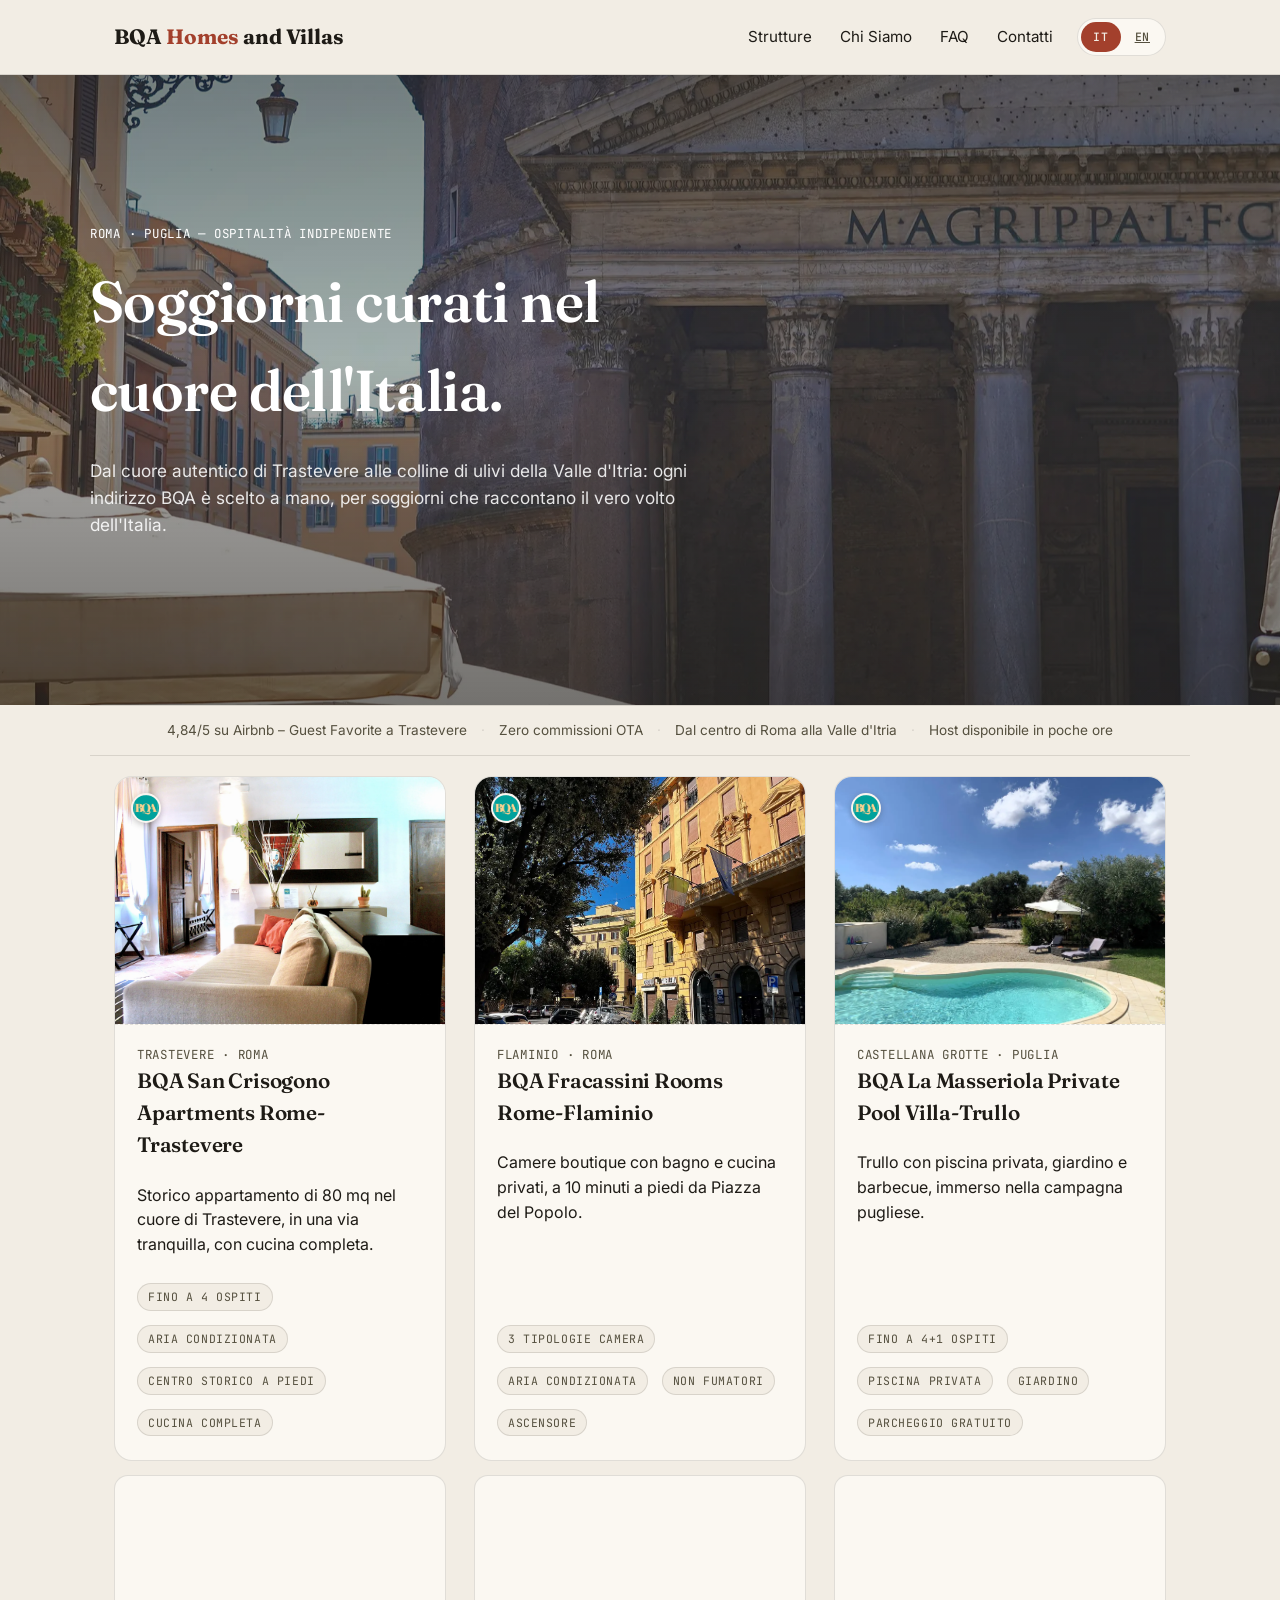
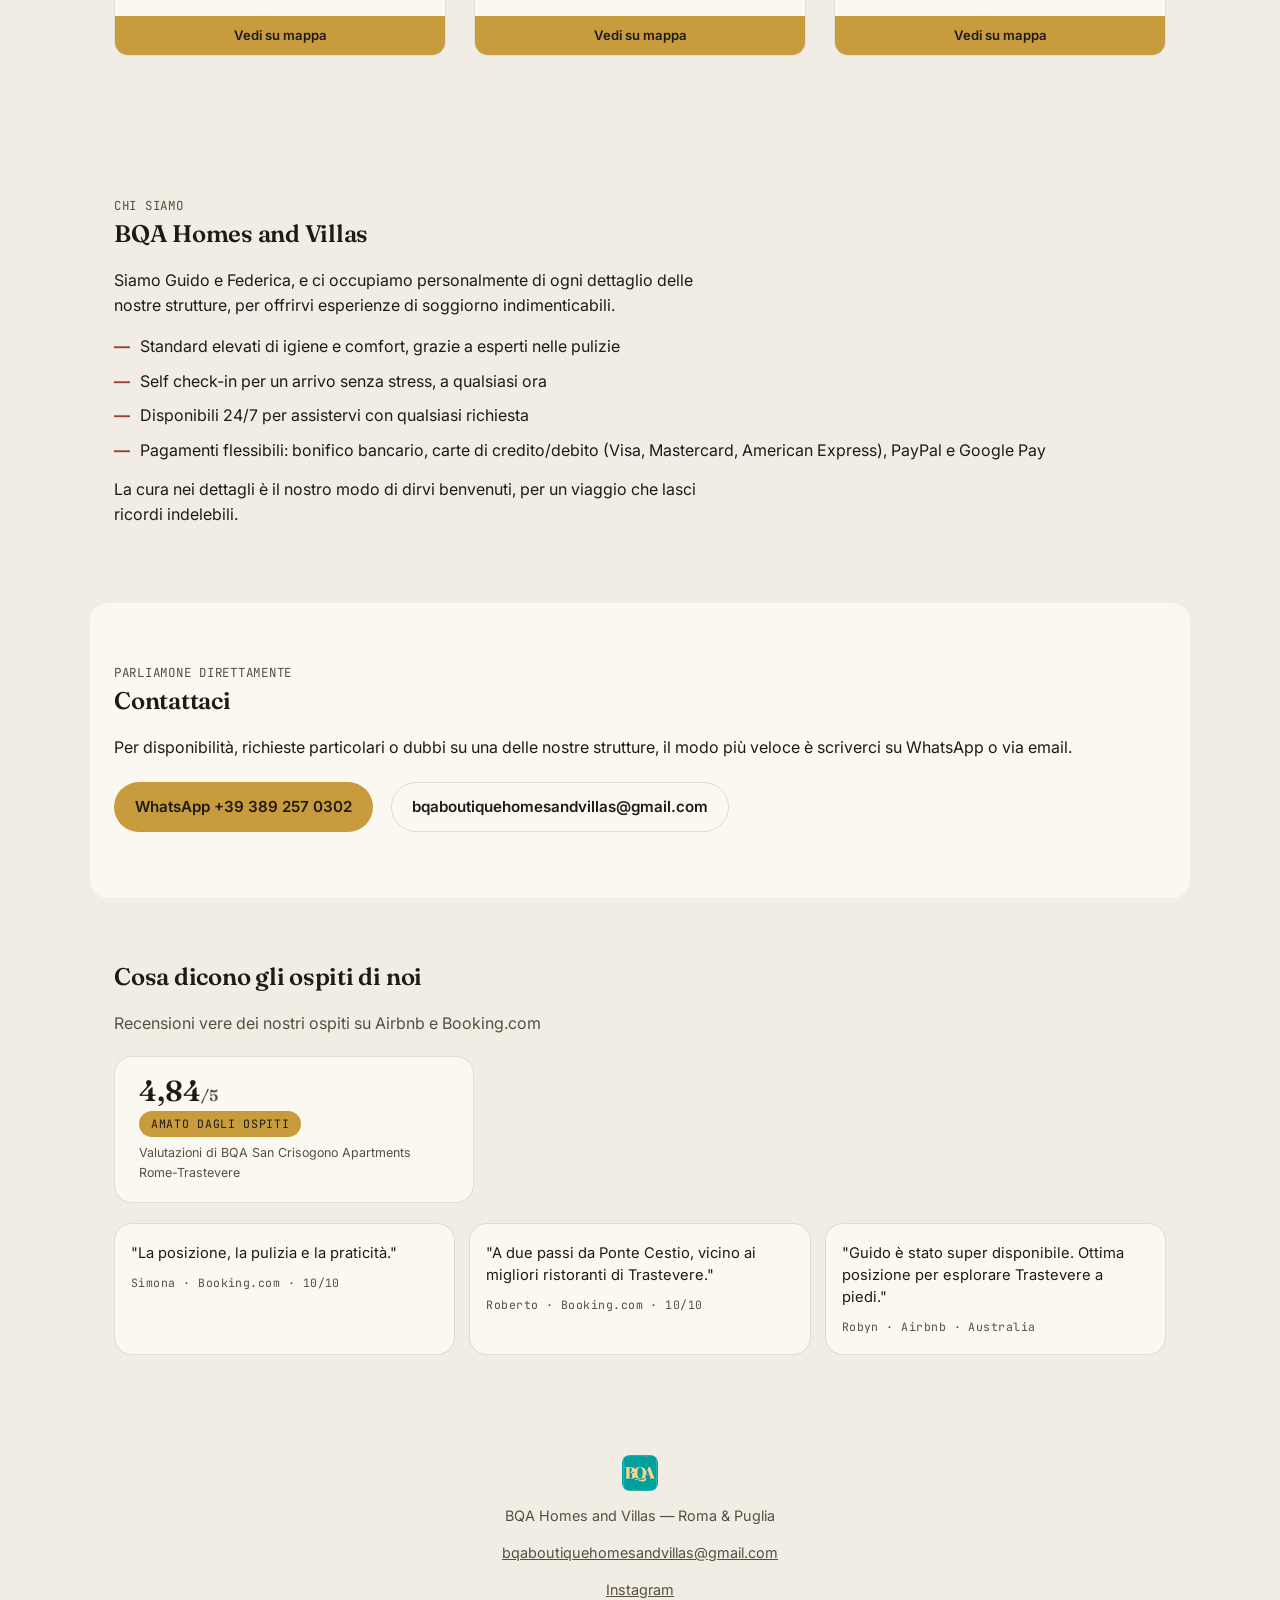
==== index.html @ 6a070a38 "Dati strutturati: JSON-LD WebSite in home IT ed EN - Aggiunto il blocco WebSite (name, url, inLangua" ====
<!DOCTYPE html>
<html lang="it" data-static-lang="it">
<head>
<meta charset="UTF-8">
<meta name="viewport" content="width=device-width, initial-scale=1.0">
<title>BQA Homes and Villas — Appartamenti a Roma, Ville in Puglia</title>
<meta name="description" id="meta-description" content="BQA Homes and Villas: soggiorni boutique nel cuore di Roma (Trastevere, Flaminio) e nella campagna pugliese di Castellana Grotte. Prenota direttamente con noi.">
<meta property="og:type" content="website">
<meta property="og:title" content="BQA Homes and Villas — Appartamenti a Roma, Ville in Puglia">
<meta property="og:description" content="BQA Homes and Villas: soggiorni boutique nel cuore di Roma (Trastevere, Flaminio) e nella campagna pugliese di Castellana Grotte. Prenota direttamente con noi.">
<meta property="og:image" content="https://bqahomesandvillas.com/images/Trastevere/salone1.jpg">
<meta property="og:url" content="https://bqahomesandvillas.com/">
<link rel="canonical" href="https://bqahomesandvillas.com/">
<meta property="og:locale" content="it_IT">
<meta name="twitter:card" content="summary_large_image">
<meta name="twitter:title" content="BQA Homes and Villas — Appartamenti a Roma, Ville in Puglia">
<meta name="twitter:description" content="BQA Homes and Villas: soggiorni boutique nel cuore di Roma (Trastevere, Flaminio) e nella campagna pugliese di Castellana Grotte. Prenota direttamente con noi.">
<meta name="twitter:image" content="https://bqahomesandvillas.com/images/Trastevere/salone1.jpg">
<link rel="alternate" hreflang="it" href="https://bqahomesandvillas.com/">
<link rel="alternate" hreflang="en" href="https://bqahomesandvillas.com/en/">
<link rel="alternate" hreflang="x-default" href="https://bqahomesandvillas.com/">
<link rel="icon" href="/favicon.ico" sizes="48x48">
<link rel="icon" type="image/png" href="/images/icon-192.png" sizes="192x192">
<link rel="apple-touch-icon" href="/images/apple-touch-icon.png">
<link rel="stylesheet" href="styles.css">
<script type="application/ld+json">
{
  "@context": "https://schema.org",
  "@type": "Organization",
  "name": "BQA Homes and Villas",
  "url": "https://bqahomesandvillas.com/",
  "logo": "https://bqahomesandvillas.com/images/icon-512.png",
  "sameAs": [
    "https://www.airbnb.it/h/bqa-san-crisogono-trastevere-roma",
    "https://www.booking.com/hotel/it/bqa-boutique-apartment-in-trastevere.html",
    "https://www.instagram.com/bqahomesandvillas/"
  ]
}
</script>
<script type="application/ld+json">
{
  "@context": "https://schema.org",
  "@type": "WebSite",
  "name": "BQA Homes and Villas",
  "url": "https://bqahomesandvillas.com/",
  "inLanguage": "it"
}
</script>
<!-- TODO: aggiungere qui a "sameAs" Facebook e la scheda Google Business quando esisteranno -->
</head>
<body>

<header class="site-header">
  <nav class="nav">
    <a href="/" class="brand">BQA <span>Homes</span> and Villas</a>
    <div class="nav-right">
      <ul class="nav-links">
        <li><a href="/#strutture">Strutture</a></li>
        <li><a href="/#chi-siamo">Chi Siamo</a></li>
        <li><a href="faq.html">FAQ</a></li>
        <li><a href="/#contatti">Contatti</a></li>
      </ul>
      <div class="lang-switch" role="group" aria-label="Lingua / Language">
        <span class="lang-btn" aria-current="true">IT</span>
        <a class="lang-btn" href="/en/" hreflang="en">EN</a>
      </div>
    </div>
  </nav>
</header>

<section class="hero">
  <div class="hero-bg" aria-hidden="true">
    <div class="hero-bg-slide active"><img src="images/Atmosfera/1.webp" width="1920" height="2880" alt="" loading="eager"></div>
    <div class="hero-bg-slide"><img src="images/Atmosfera/2.webp" width="1920" height="3415" alt="" loading="lazy"></div>
    <div class="hero-bg-slide"><img src="images/Atmosfera/3.webp" width="1920" height="2880" alt="" loading="lazy"></div>
    <div class="hero-bg-slide"><img src="images/Atmosfera/4.webp" width="1920" height="2880" alt="" loading="lazy"></div>
    <div class="hero-bg-slide"><img src="images/Atmosfera/5.webp" width="1920" height="2560" alt="" loading="lazy"></div>
    <div class="hero-bg-slide"><img src="images/Atmosfera/6.webp" width="1920" height="1440" alt="" loading="lazy"></div>
    <div class="hero-bg-slide"><img src="images/Atmosfera/7.webp" width="1920" height="1280" alt="" loading="lazy"></div>
    <div class="hero-bg-slide"><img src="images/Atmosfera/8.webp" width="1920" height="2560" alt="" loading="lazy"></div>
  </div>
  <div class="hero-overlay" aria-hidden="true"></div>
  <div class="hero-content">
    <div class="mono eyebrow">Roma · Puglia — Ospitalità indipendente</div>
    <h1>Soggiorni curati nel cuore dell'Italia.</h1>
    <p class="lede">Dal cuore autentico di Trastevere alle colline di ulivi della Valle d'Itria: ogni indirizzo BQA è scelto a mano, per soggiorni che raccontano il vero volto dell'Italia.</p>
  </div>
</section>

<div class="trust-bar">
  <span>4,84/5 su Airbnb – Guest Favorite a Trastevere</span>
  <span class="trust-sep" aria-hidden="true">·</span>
  <span>Zero commissioni OTA</span>
  <span class="trust-sep" aria-hidden="true">·</span>
  <span>Dal centro di Roma alla Valle d'Itria</span>
  <span class="trust-sep" aria-hidden="true">·</span>
  <span>Host disponibile in poche ore</span>
</div>

<section id="strutture" class="tags">

  <div class="tag-wrap fade-in-section">
    <a class="keytag" href="trastevere.html">
      <img class="ring" src="images/LOGO.png" width="500" height="500" alt="BQA" loading="lazy">
      <div class="photo"><picture><source srcset="images/Trastevere/salone1.webp" type="image/webp"><img src="images/Trastevere/salone1.jpg" width="1920" height="1280" alt="BQA San Crisogono Apartments Rome-Trastevere" loading="lazy"></picture></div>
      <div class="body">
        <div class="mono">Trastevere · Roma</div>
        <h3>BQA San Crisogono Apartments Rome-Trastevere</h3>
        <p>Storico appartamento di 80 mq nel cuore di Trastevere, in una via tranquilla, con cucina completa.</p>
        <div class="specs">
          <span>Fino a 4 ospiti</span>
          <span>Aria condizionata</span>
          <span>Centro storico a piedi</span>
          <span>Cucina completa</span>
        </div>
      </div>
    </a>
    <div class="map-card compact">
      <iframe src="https://www.google.com/maps?q=41.8880726,12.4743106&z=16&output=embed" loading="lazy" referrerpolicy="no-referrer-when-downgrade" title="Mappa BQA San Crisogono Apartments Rome-Trastevere"></iframe>
      <a class="map-btn" href="https://www.google.com/maps/place/BQA+San+Crisogono+Apartments+Rome-Trastevere/@41.8880726,12.4717357,17z/data=!4m11!3m10!1s0x132f6107975628ed:0x79af854c231a8281!5m4!1s2026-08-06!2i3!4m1!1i2!8m2!3d41.8880726!4d12.4743106!16s%2Fg%2F11y474mmqk?authuser=1&amp;entry=ttu&amp;g_ep=EgoyMDI2MDcyOS4wIKXMDSoASAFQAw%3D%3D" target="_blank" rel="noopener">Vedi su mappa</a>
    </div>
  </div>

  <div class="tag-wrap fade-in-section">
    <a class="keytag" href="flaminio.html">
      <img class="ring" src="images/LOGO.png" width="500" height="500" alt="BQA" loading="lazy">
      <div class="photo"><picture><source srcset="images/Flaminio/15.webp" type="image/webp"><img src="images/Flaminio/15.JPG" width="975" height="1300" alt="BQA Fracassini Rooms Rome-Flaminio" loading="lazy"></picture></div>
      <div class="body">
        <div class="mono">Flaminio · Roma</div>
        <h3>BQA Fracassini Rooms Rome-Flaminio</h3>
        <p>Camere boutique con bagno e cucina privati, a 10 minuti a piedi da Piazza del Popolo.</p>
        <div class="specs">
          <span>3 tipologie camera</span>
          <span>Aria condizionata</span>
          <span>Non fumatori</span>
          <span>Ascensore</span>
        </div>
      </div>
    </a>
    <div class="map-card compact">
      <iframe src="https://www.google.com/maps?q=41.9234542,12.4691615&z=16&output=embed" loading="lazy" referrerpolicy="no-referrer-when-downgrade" title="Mappa BQA Fracassini Rooms Rome-Flaminio"></iframe>
      <a class="map-btn" href="https://www.google.com/maps/place/BQA+Fracassini+Rooms+Rome-Flaminio/@41.9234542,12.4665866,17z/data=!3m1!4b1!4m9!3m8!1s0x132f6139728bdc01:0xfcf9cb8cf42d84df!5m2!4m1!1i2!8m2!3d41.9234542!4d12.4691615!16s%2Fg%2F11lp60v3zh?hl=it-IT&amp;entry=ttu&amp;g_ep=EgoyMDI2MDcyOS4wIKXMDSoASAFQAw%3D%3D" target="_blank" rel="noopener">Vedi su mappa</a>
    </div>
  </div>

  <div class="tag-wrap fade-in-section">
    <a class="keytag" href="masseriola.html">
      <img class="ring" src="images/LOGO.png" width="500" height="500" alt="BQA" loading="lazy">
      <div class="photo"><picture><source srcset="images/Masseriola/1.webp" type="image/webp"><img src="images/Masseriola/1.jpeg" width="1440" height="1046" alt="BQA La Masseriola Private Pool Villa-Trullo" loading="lazy"></picture></div>
      <div class="body">
        <div class="mono">Castellana Grotte · Puglia</div>
        <h3>BQA La Masseriola Private Pool Villa-Trullo</h3>
        <p>Trullo con piscina privata, giardino e barbecue, immerso nella campagna pugliese.</p>
        <div class="specs">
          <span>Fino a 4+1 ospiti</span>
          <span>Piscina privata</span>
          <span>Giardino</span>
          <span>Parcheggio gratuito</span>
        </div>
      </div>
    </a>
    <div class="map-card compact">
      <iframe src="https://www.google.com/maps?q=40.8542347,17.2063741&z=16&output=embed" loading="lazy" referrerpolicy="no-referrer-when-downgrade" title="Mappa BQA La Masseriola Private Pool Villa-Trullo"></iframe>
      <a class="map-btn" href="https://www.google.com/maps/place/Strada+Comunale+Masseriola,+70013+Castellana+Grotte+BA/@40.8542347,17.2037992,17z/data=!3m1!4b1!4m6!3m5!1s0x1347b40980328535:0xad001b690aec833f!8m2!3d40.8542347!4d17.2063741!16s%2Fg%2F1q6j5svrz?entry=ttu&amp;g_ep=EgoyMDI2MDcyOS4wIKXMDSoASAFQAw%3D%3D" target="_blank" rel="noopener">Vedi su mappa</a>
    </div>
  </div>

</section>

<section class="section fade-in-section" id="chi-siamo">
  <div class="mono">Chi siamo</div>
  <h2>BQA Homes and Villas</h2>
  <p class="lede" style="max-width:60ch;">Siamo Guido e Federica, e ci occupiamo personalmente di ogni dettaglio delle nostre strutture, per offrirvi esperienze di soggiorno indimenticabili.</p>
  <ul class="points">
    <li>Standard elevati di igiene e comfort, grazie a esperti nelle pulizie</li>
    <li>Self check-in per un arrivo senza stress, a qualsiasi ora</li>
    <li>Disponibili 24/7 per assistervi con qualsiasi richiesta</li>
    <li>Pagamenti flessibili: bonifico bancario, carte di credito/debito (Visa, Mastercard, American Express), PayPal e Google Pay</li>
  </ul>
  <p class="lede" style="max-width:60ch; margin-top:14px;">La cura nei dettagli è il nostro modo di dirvi benvenuti, per un viaggio che lasci ricordi indelebili.</p>
</section>

<section id="contatti" class="section alt">
  <div class="mono">Parliamone direttamente</div>
  <h2>Contattaci</h2>
  <p>Per disponibilità, richieste particolari o dubbi su una delle nostre strutture, il modo più veloce è scriverci su WhatsApp o via email.</p>
  <div class="badge-row">
    <a class="btn btn-primary" href="https://wa.me/393892570302" target="_blank" rel="noopener">WhatsApp +39 389 257 0302</a>
    <a class="btn btn-outline" style="border-color:var(--line); color:var(--ink);" href="mailto:bqaboutiquehomesandvillas@gmail.com">bqaboutiquehomesandvillas@gmail.com</a>
  </div>
</section>

<section class="section home-reviews">
  <h2>Cosa dicono gli ospiti di noi</h2>
  <p class="lede">Recensioni vere dei nostri ospiti su Airbnb e Booking.com</p>

  <div class="home-reviews-score">
    <div class="home-reviews-score-value"><span>4,84</span><span class="home-reviews-score-outof">/5</span></div>
    <div class="home-reviews-score-badge">Amato dagli ospiti</div>
    <div class="home-reviews-score-caption">Valutazioni di BQA San Crisogono Apartments Rome-Trastevere</div>
  </div>

  <div class="home-reviews-grid">
    <a class="home-review-card fade-in-section" href="trastevere.html#review-simona">
      <span class="home-review-quote">"La posizione, la pulizia e la praticità."</span>
      <span class="home-review-meta">Simona · Booking.com · 10/10</span>
    </a>
    <a class="home-review-card fade-in-section" href="trastevere.html#review-roberto">
      <span class="home-review-quote">"A due passi da Ponte Cestio, vicino ai migliori ristoranti di Trastevere."</span>
      <span class="home-review-meta">Roberto · Booking.com · 10/10</span>
    </a>
    <a class="home-review-card fade-in-section" href="trastevere.html#review-robyn">
      <span class="home-review-quote">"Guido è stato super disponibile. Ottima posizione per esplorare Trastevere a piedi."</span>
      <span class="home-review-meta">Robyn · Airbnb · Australia</span>
    </a>
  </div>
</section>

<a class="mobile-book-cta" id="mobile-book-cta" href="https://wa.me/393892570302?text=Ciao%2C%20vorrei%20informazioni%20sulle%20vostre%20strutture" target="_blank" rel="noopener">Prenota Diretto</a>

<footer id="site-footer">
  <img class="footer-logo" src="images/LOGO.png" width="500" height="500" alt="BQA Homes and Villas">
  <p>BQA Homes and Villas — Roma & Puglia</p>
  <p><a href="mailto:bqaboutiquehomesandvillas@gmail.com">bqaboutiquehomesandvillas@gmail.com</a></p>
  <p><a href="https://www.instagram.com/bqahomesandvillas/" target="_blank" rel="noopener noreferrer" aria-label="Instagram BQA Homes and Villas">Instagram</a></p>
</footer>

<script src="i18n.js"></script>

</body>
</html>
---- styles.css ----
@import url('https://fonts.googleapis.com/css2?family=Fraunces:opsz,wght@9..144,400;9..144,500;9..144,600;9..144,700&family=Inter:wght@400;500;600&family=JetBrains+Mono:wght@400;500&display=swap');

:root{
  --bg: #F2EDE4;
  --card: #FBF8F2;
  --ink: #1E1B16;
  --ink-soft: #55503f;
  --terracotta: #A3402C;
  --olive: #5C6B3F;
  --ochre: #C89B3C;
  --line: rgba(30,27,22,0.12);
  --radius: 18px;
}

*{ box-sizing: border-box; }
.sr-only{
  position:absolute; width:1px; height:1px; padding:0; margin:-1px;
  overflow:hidden; clip:rect(0,0,0,0); white-space:nowrap; border:0;
}
html{ scroll-behavior: smooth; }
body{
  margin:0;
  background: var(--bg);
  color: var(--ink);
  font-family: 'Inter', sans-serif;
  line-height: 1.55;
}
h1,h2,h3,.display{
  font-family: 'Fraunces', serif;
  font-weight: 600;
  letter-spacing: -0.01em;
  margin: 0 0 .4em;
}
.mono{
  font-family: 'JetBrains Mono', monospace;
  letter-spacing: .06em;
  text-transform: uppercase;
  font-size: .78rem;
  color: var(--ink-soft);
}
a{ color: inherit; }
img,svg,picture{ max-width:100%; height:auto; display:block; }

.wrap{ max-width: 1100px; margin: 0 auto; padding: 0 24px; }

/* ---------- Nav ---------- */
.site-header{
  position: sticky; top:0; z-index: 50;
  background: rgba(242,237,228,0.92);
  backdrop-filter: blur(6px);
  border-bottom: 1px solid var(--line);
}
.nav{ display:flex; align-items:center; justify-content:space-between; gap:18px; flex-wrap:wrap; padding: 18px 24px; max-width:1100px; margin:0 auto; }
.brand{ font-family:'Fraunces',serif; font-weight:700; font-size:1.3rem; text-decoration:none; color:var(--ink); }
.brand span{ color: var(--terracotta); }
.nav-right{ display:flex; align-items:center; gap:24px; flex-wrap:wrap; }
.nav-links{ display:flex; gap:28px; list-style:none; margin:0; padding:0; font-size:.95rem; }
.nav-links a{ text-decoration:none; border-bottom:2px solid transparent; padding-bottom:2px; }
.nav-links a:hover{ border-color: var(--terracotta); }

/* ---------- Language switch ---------- */
.lang-switch{
  display:inline-flex; align-items:center; gap:2px;
  border:1px solid var(--line); border-radius:999px;
  padding:3px; background: var(--card);
}
.lang-btn{
  font-family:'JetBrains Mono', monospace; font-size:.72rem; letter-spacing:.06em;
  text-transform:uppercase; font-weight:500;
  border:none; background:transparent; color: var(--ink-soft);
  padding:6px 12px; border-radius:999px; cursor:pointer;
  transition: background .2s ease, color .2s ease;
}
.lang-btn:hover{ color: var(--ink); }
.lang-btn[aria-pressed="true"], .lang-btn[aria-current="true"]{ background: var(--terracotta); color: var(--bg); }
@media (max-width:600px){
  .lang-btn{ padding:13px 14px; }
}

/* ---------- Hero ---------- */
.hero{ position:relative; overflow:hidden; isolation:isolate; display:flex; align-items:center; min-height:clamp(460px, 70vh, 720px); padding:24px; }
.hero-bg{ position:absolute; inset:0; z-index:0; }
.hero-bg-slide{ position:absolute; inset:0; opacity:0; overflow:hidden; transition:opacity 1.2s ease; }
.hero-bg-slide.active{ opacity:1; }
.hero-bg-slide img{ width:100%; height:100%; object-fit:cover; display:block; transform:scale(1); }
.hero-bg-slide.active img{ animation: hero-kenburns 6s ease-in-out forwards; }
@keyframes hero-kenburns{ from{ transform:scale(1); } to{ transform:scale(1.08); } }
.hero-overlay{ position:absolute; inset:0; z-index:1; background:linear-gradient(180deg, rgba(30,27,22,.55) 0%, rgba(30,27,22,.35) 45%, rgba(30,27,22,.62) 100%); }
.hero-content{ position:relative; z-index:2; max-width:1100px; margin:0 auto; width:100%; }
.hero .eyebrow{ margin-bottom: 14px; color:#fff; }
.hero h1{ font-size: clamp(2.2rem, 5vw, 3.6rem); max-width: 14ch; color:#fff; }
.hero p.lede{ max-width:56ch; color: rgba(255,255,255,.88); font-size:1.08rem; }
.hero--plain{ flex-direction:column; align-items:stretch; gap:12px; min-height:0; max-width:1100px; margin:0 auto; padding:60px 24px 0; }
.hero--plain h1{ color: var(--ink); }
.hero--plain p.lede{ color: var(--ink-soft); max-width:64ch; }
.hero--plain .mono{ color: var(--ink-soft); }
@media (prefers-reduced-motion: reduce){
  .hero-bg-slide{ transition:none; }
  .hero-bg-slide.active img{ animation:none; transform:scale(1); }
}

/* ---------- Key tag cards ---------- */
.tags{
  display:grid;
  grid-template-columns: repeat(auto-fit, minmax(280px,1fr));
  gap: 28px;
  padding: 20px 24px 80px;
  max-width: 1100px; margin:0 auto;
}
.keytag{
  background: var(--card);
  border-radius: var(--radius);
  border:1px solid var(--line);
  overflow:hidden;
  text-decoration:none;
  color: var(--ink);
  display:flex; flex-direction:column;
  flex:1;
  transition: transform .25s ease, box-shadow .25s ease;
  position:relative;
}
.keytag:hover{ transform: translateY(-4px); box-shadow: 0 18px 40px rgba(30,27,22,0.14); }
.keytag .ring{
  position:absolute; top:16px; left:16px;
  width:30px; height:30px; border-radius:50%;
  object-fit:cover; background: var(--bg);
  border: 2px solid rgba(251,248,242,0.9);
  box-shadow: 0 2px 6px rgba(30,27,22,0.25);
  z-index:2;
}
.keytag .photo{ aspect-ratio: 4/3; overflow:hidden; }
.keytag .photo picture{ height:100%; }
.keytag .photo img{ width:100%; height:100%; object-fit:cover; }
.keytag .body{ padding: 20px 22px 24px; border-top: 1px dashed var(--line); display:flex; flex-direction:column; flex:1; }
.keytag h3{ font-size:1.3rem; margin-bottom:.25em; }
.keytag .specs{ display:flex; gap:14px; margin-top:auto; padding-top:10px; flex-wrap:wrap; }
.keytag .specs span{ font-family:'JetBrains Mono', monospace; font-size:.72rem; letter-spacing:.05em; text-transform:uppercase; color:var(--ink-soft); background:var(--bg); border:1px solid var(--line); border-radius:20px; padding:4px 10px; }

/* ---------- Sections ---------- */
.section{ padding: 60px 24px; max-width:1100px; margin:0 auto; }
.section.alt{ background: var(--card); border-radius: var(--radius); }
.two-col{ display:grid; grid-template-columns: 1.1fr .9fr; gap:48px; align-items:start; }
@media (max-width:760px){ .two-col{ grid-template-columns:1fr; } }

.gallery{ display:grid; grid-template-columns:1fr 1fr; gap:14px; margin-top:18px; }
.gallery img{ border-radius: 14px; aspect-ratio:4/3; object-fit:cover; }

.gallery-grid{ display:grid; grid-template-columns: repeat(auto-fill, minmax(150px,1fr)); gap:10px; margin-top:14px; }
.gallery-grid a{ display:block; border-radius:10px; overflow:hidden; }
.gallery-grid img{ border-radius:10px; aspect-ratio:4/3; object-fit:cover; width:100%; transition: transform .25s ease, opacity .25s ease; }
.gallery-grid a:hover img{ transform: scale(1.05); opacity:.9; }

ul.points{ list-style:none; margin:0; padding:0; display:grid; gap:10px; }
ul.points li{ display:flex; gap:10px; align-items:flex-start; }
ul.points li::before{ content:"—"; color:var(--terracotta); font-weight:700; }

/* ---------- Booking card ---------- */
.book-card{
  background: var(--ink); color: var(--bg);
  border-radius: var(--radius);
  padding: 32px;
}
.book-card h2{ color: var(--bg); }
.book-card .mono{ color: rgba(242,237,228,0.6); }
.btn{
  display:inline-flex; align-items:center; gap:8px;
  padding: 12px 20px; border-radius: 999px;
  text-decoration:none; font-weight:600; font-size:.95rem;
  border: 1px solid transparent;
  margin: 6px 8px 6px 0;
}
.btn-primary{ background: var(--ochre); color: var(--ink); }
.btn-primary:hover{ background:#dcae4a; }
.btn-outline{ border-color: rgba(242,237,228,0.4); color: var(--bg); }
.btn-outline:hover{ border-color: var(--bg); }
.btn-outline-dark{ border-color: var(--line); color: var(--ink); }
.btn-outline-dark:hover{ border-color: var(--terracotta); color: var(--terracotta); }

.avail-form{
  display:flex; flex-wrap:wrap; align-items:flex-end; gap:12px;
  margin: 18px 0 6px;
}
.avail-form-row{ display:flex; flex-direction:column; gap:4px; }
.avail-form-row label{
  font-family:'JetBrains Mono', monospace; font-size:.72rem; letter-spacing:.04em;
  color: rgba(242,237,228,0.7);
}
.avail-form-row input{
  font-family:'Inter', sans-serif; font-size:.92rem;
  padding:9px 12px; border-radius:10px; border:1px solid rgba(242,237,228,0.3);
  background: rgba(242,237,228,0.08); color: var(--bg);
}
.avail-form-row-guests input{ width:72px; }
.avail-form-error{
  flex-basis:100%; color:#f3a0a0; font-size:.85rem; margin:0;
}
.book-secondary-ctas{ display:flex; flex-wrap:wrap; }

.bank-box{
  margin-top:18px; padding:16px 18px; border-radius:12px;
  background: rgba(242,237,228,0.06); border:1px solid rgba(242,237,228,0.15);
  font-family:'JetBrains Mono', monospace; font-size:.86rem; line-height:1.7;
}

.pay-badges{ display:flex; gap:8px; flex-wrap:wrap; margin-top:14px; }
.pay-badges span{
  font-family:'JetBrains Mono', monospace; font-size:.72rem; letter-spacing:.05em; text-transform:uppercase;
  color: rgba(242,237,228,0.85); background: rgba(242,237,228,0.08);
  border:1px solid rgba(242,237,228,0.25); border-radius:20px; padding:5px 12px;
}

/* ---------- Footer ---------- */
.cross-links{ max-width:1100px; margin:0 auto; padding: 0 24px 8px; text-align:center; font-size:.85rem; color: var(--ink-soft); }
.cross-links a{ color: var(--terracotta); text-decoration: underline; }

/* ---------- FAQ accordion ---------- */
.faq-accordion{ margin-top:20px; border-top:1px solid var(--line); }
.faq-item{ border-bottom:1px solid var(--line); }
.faq-item h3{ margin:0; font-family:'Inter', sans-serif; font-weight:600; letter-spacing:normal; }
.faq-question{
  width:100%; display:flex; align-items:center; justify-content:space-between; gap:16px;
  background:none; border:0; padding:18px 4px; text-align:left; cursor:pointer;
  font-family:'Inter', sans-serif; font-size:1rem; font-weight:600; color:var(--ink);
}
.faq-question:hover{ color:var(--terracotta); }
.faq-icon{
  font-size:1.4rem; color:var(--terracotta); line-height:1; flex-shrink:0;
  transition: transform .25s ease;
}
.faq-question[aria-expanded="true"] .faq-icon{ transform:rotate(45deg); }
.faq-panel{ display:grid; grid-template-rows:0fr; transition:grid-template-rows .3s ease; }
.faq-panel.open{ grid-template-rows:1fr; }
.faq-panel-inner{ overflow:hidden; }
.faq-panel-inner p{ margin:0 0 18px; padding-right:40px; color:var(--ink-soft); line-height:1.6; font-size:.95rem; }

footer{ padding: 40px 24px 60px; text-align:center; color: var(--ink-soft); font-size:.9rem; }
footer a{ text-decoration:underline; }
footer .footer-logo{ height:36px; width:auto; margin:0 auto 14px; border-radius:8px; }

.badge-row{ display:flex; gap:10px; flex-wrap:wrap; margin-top:16px; }

/* ---------- Map card ---------- */
.tag-wrap{ display:flex; flex-direction:column; gap:14px; }

.map-card{
  border-radius:14px; overflow:hidden; border:1px solid var(--line); background:var(--card);
  margin-top:20px;
}
.map-card iframe{ width:100%; height:220px; display:block; border:0; }
.map-card .map-btn{
  display:block; text-align:center; text-decoration:none;
  background: var(--ochre); color: var(--ink);
  font-weight:600; font-size:.92rem; padding:12px;
}
.map-card .map-btn:hover{ background:#dcae4a; }

.map-card.compact{ margin-top:0; }
.map-card.compact iframe{ height:140px; }
.map-card.compact .map-btn{ padding:9px; font-size:.82rem; }

.avail-card{
  border-radius:14px; overflow:hidden; border:1px solid var(--line); background:var(--card);
  margin-top:14px;
}
.avail-card .avail-body{ padding:16px 18px 14px; }
.avail-card .avail-body p{ font-size:.92rem; color:var(--ink); line-height:1.6; margin:6px 0 0; }
.avail-card .avail-btn{
  display:block; text-align:center; text-decoration:none;
  background: var(--olive); color: var(--bg);
  font-weight:600; font-size:.92rem; padding:12px;
}
.avail-card .avail-btn:hover{ background:#4d5934; }

.avail-card.compact{ margin-top:0; }
.avail-card.compact .avail-body{ padding:12px 14px 10px; }
.avail-card.compact .avail-body p{ font-size:.82rem; }
.avail-card.compact .avail-btn{ padding:9px; font-size:.82rem; }

/* ---------- Zona / Quartiere ---------- */
.zona-quartiere .lede{ max-width:64ch; color:var(--ink-soft); }
.zona-grid{
  display:grid; grid-template-columns: repeat(auto-fill, minmax(150px,1fr));
  gap:10px; margin-top:18px;
}
.zona-thumb{
  display:block; width:100%; padding:0; margin:0; border:0; cursor:pointer;
  background:none; border-radius:10px; overflow:hidden;
}
.zona-thumb img{
  border-radius:10px; aspect-ratio:4/3; object-fit:cover; width:100%;
  transition: transform .25s ease, opacity .25s ease;
}
.zona-thumb:hover img{ transform: scale(1.05); opacity:.9; }

.gallery-thumb{
  display:block; width:100%; padding:0; margin:0; border:0; cursor:pointer;
  background:none; border-radius:10px; overflow:hidden;
}
.gallery-thumb img{
  border-radius:10px; aspect-ratio:4/3; object-fit:cover; width:100%;
  transition: transform .25s ease, opacity .25s ease;
}
.gallery-thumb:hover img{ transform: scale(1.05); opacity:.9; }

/* ---------- Lightbox ---------- */
.lightbox{ position:fixed; inset:0; z-index:200; display:none; align-items:center; justify-content:center; }
.lightbox.open{ display:flex; }
.lightbox-backdrop{ position:absolute; inset:0; background: rgba(30,27,22,0.92); }
.lightbox-img{
  position:relative; max-width:90vw; max-height:82vh; border-radius:12px;
  box-shadow: 0 20px 60px rgba(0,0,0,0.5); z-index:1;
}
.lightbox-close, .lightbox-prev, .lightbox-next{
  position:absolute; z-index:2; background: rgba(251,248,242,0.12);
  border:1px solid rgba(251,248,242,0.35); color: var(--bg);
  width:44px; height:44px; border-radius:50%; font-size:1.4rem; line-height:1;
  cursor:pointer; display:flex; align-items:center; justify-content:center;
  transition: background .2s ease;
}
.lightbox-close:hover, .lightbox-prev:hover, .lightbox-next:hover{ background: rgba(251,248,242,0.25); }
.lightbox-close{ top:18px; right:18px; }
.lightbox-prev{ left:18px; top:50%; transform:translateY(-50%); }
.lightbox-next{ right:18px; top:50%; transform:translateY(-50%); }
.lightbox-counter{
  position:absolute; bottom:18px; left:50%; transform:translateX(-50%); z-index:2;
  font-family:'JetBrains Mono', monospace; font-size:.78rem;
  color: rgba(251,248,242,0.8); letter-spacing:.06em;
}
@media (max-width:640px){
  .lightbox-prev{ left:8px; }
  .lightbox-next{ right:8px; }
  .lightbox-close{ top:10px; right:10px; }
}

/* ---------- Perché Prenotare Diretto ---------- */
.why-grid{
  display:grid; grid-template-columns: repeat(5, 1fr);
  gap:14px; margin-top:20px;
}
.why-card{
  padding: 12px 10px; text-align:center;
}
.why-icon{ font-size:1.8rem; margin-bottom:10px; }
.why-card p{ margin:0; font-size:.92rem; color:var(--ink); line-height:1.5; }
@media (max-width:900px){ .why-grid{ grid-template-columns: repeat(2, 1fr); } }
@media (max-width:560px){ .why-grid{ grid-template-columns: 1fr; } }

/* ---------- Recensioni ---------- */
.reviews-section .lede{ max-width:64ch; color:var(--ink-soft); }

.reviews-score{
  display:flex; gap:32px; flex-wrap:wrap; align-items:center;
  background: var(--card); border:1px solid var(--line); border-radius: var(--radius);
  padding: 24px 28px; margin-top:20px;
}
.reviews-score-main{ min-width:160px; }
.reviews-score-value{ font-family:'Fraunces', serif; font-weight:600; font-size:2.2rem; color:var(--ink); line-height:1; }
.reviews-score-outof{ font-size:1.1rem; color:var(--ink-soft); }
.reviews-score-badge{
  display:inline-block; margin-top:8px;
  font-family:'JetBrains Mono', monospace; font-size:.72rem; letter-spacing:.06em; text-transform:uppercase;
  color: var(--ink); background: var(--ochre); border-radius:999px; padding:4px 12px;
}
.reviews-score-count{ margin-top:8px; font-size:.82rem; color:var(--ink-soft); }

.reviews-cat-grid{
  display:grid; grid-template-columns: repeat(6, auto); gap:20px; flex:1;
}
.reviews-cat{ display:flex; flex-direction:column; align-items:center; text-align:center; gap:4px; }
.reviews-cat-value{ font-family:'Fraunces', serif; font-weight:600; font-size:1.3rem; color:var(--terracotta); }
.reviews-cat-label{ font-size:.76rem; color:var(--ink-soft); }
@media (max-width:900px){ .reviews-cat-grid{ grid-template-columns: repeat(3, auto); } }
@media (max-width:560px){ .reviews-cat-grid{ grid-template-columns: repeat(2, auto); } }

.reviews-grid{
  display:grid; grid-template-columns: repeat(5, 1fr);
  gap:14px; margin-top:20px;
}
.review-card{
  display:block; width:100%; text-align:left; cursor:pointer;
  background: var(--card); border:1px solid var(--line); border-radius: var(--radius);
  padding: 18px 16px; font-family:'Inter', sans-serif;
  transition: transform .2s ease, box-shadow .2s ease;
}
.review-card:hover{ transform: translateY(-3px); box-shadow: 0 14px 30px rgba(30,27,22,0.12); }
.review-quote::before{
  content:"\201C"; display:block; font-family:'Fraunces', serif;
  font-size:2.2rem; line-height:1; color: var(--terracotta); margin-bottom:2px;
}
.review-quote{ display:block; font-size:.92rem; color:var(--ink); line-height:1.5; }

/* La sezione recensioni usa .section.alt (sfondo --card): le card interne
   passano a --bg per restare distinguibili invece di confondersi con lo sfondo */
.reviews-section.alt .review-card,
.reviews-section.alt .reviews-score{ background: var(--bg); }
.review-meta{ display:block; margin-top:10px; font-family:'JetBrains Mono', monospace; font-size:.72rem; letter-spacing:.04em; color:var(--ink-soft); }
@media (max-width:900px){ .reviews-grid{ grid-template-columns: repeat(2, 1fr); } }
@media (max-width:560px){ .reviews-grid{ grid-template-columns: 1fr; } }

.review-modal{ position:fixed; inset:0; z-index:200; display:none; align-items:center; justify-content:center; padding:24px; }
.review-modal.open{ display:flex; }
.review-modal-backdrop{ position:absolute; inset:0; background: rgba(30,27,22,0.92); }
.review-modal-box{
  position:relative; z-index:1; max-width:560px; width:100%; max-height:82vh; overflow-y:auto;
  background: var(--card); border-radius: var(--radius); padding: 32px 28px;
  box-shadow: 0 20px 60px rgba(0,0,0,0.5);
}
.review-modal-close{
  position:absolute; top:16px; right:16px; width:44px; height:44px; border-radius:50%;
  border:1px solid var(--line); background: var(--bg); color: var(--ink);
  font-size:1.3rem; line-height:1; cursor:pointer; display:flex; align-items:center; justify-content:center;
}
.review-modal-meta{
  font-family:'JetBrains Mono', monospace; font-size:.76rem; letter-spacing:.04em;
  color: var(--terracotta); margin:0 40px 12px 0;
}
.review-modal-text{ margin:0; font-size:1rem; color:var(--ink); line-height:1.65; }

/* ---------- Recensioni homepage ---------- */
.home-reviews .lede{ max-width:64ch; color:var(--ink-soft); }

.home-reviews-score{
  display:flex; flex-direction:column; align-items:flex-start; gap:6px;
  background: var(--card); border:1px solid var(--line); border-radius: var(--radius);
  padding: 20px 24px; margin-top:20px; max-width:360px;
}
.home-reviews-score-value{ font-family:'Fraunces', serif; font-weight:600; font-size:1.8rem; color:var(--ink); line-height:1; }
.home-reviews-score-outof{ font-size:1rem; color:var(--ink-soft); }
.home-reviews-score-badge{
  font-family:'JetBrains Mono', monospace; font-size:.72rem; letter-spacing:.06em; text-transform:uppercase;
  color: var(--ink); background: var(--ochre); border-radius:999px; padding:4px 12px;
}
.home-reviews-score-caption{ font-size:.78rem; color:var(--ink-soft); }

.home-reviews-grid{
  display:grid; grid-template-columns: repeat(3, 1fr);
  gap:14px; margin-top:20px;
}
.home-review-card{
  display:block; text-decoration:none; color:var(--ink);
  background: var(--card); border:1px solid var(--line); border-radius: var(--radius);
  padding: 18px 16px; font-family:'Inter', sans-serif;
  transition: transform .2s ease, box-shadow .2s ease;
}
.home-review-card:hover{ transform: translateY(-3px); box-shadow: 0 14px 30px rgba(30,27,22,0.12); }
.home-review-quote{ display:block; font-size:.92rem; line-height:1.5; }
.home-review-meta{ display:block; margin-top:10px; font-family:'JetBrains Mono', monospace; font-size:.72rem; letter-spacing:.04em; color:var(--ink-soft); }
@media (max-width:760px){ .home-reviews-grid{ grid-template-columns: 1fr; } }

/* ---------- Trust bar ---------- */
.trust-bar{
  max-width:1100px; margin:0 auto; padding:14px 24px;
  display:flex; flex-wrap:wrap; align-items:center; justify-content:center;
  gap:8px 14px; text-align:center;
  font-family:'Inter', sans-serif; font-size:.85rem; color:var(--ink-soft);
  border-top:1px solid var(--line); border-bottom:1px solid var(--line);
}
.trust-sep{ color:var(--line); }
@media (max-width:600px){ .trust-bar{ font-size:.8rem; gap:6px 10px; padding:12px 24px; } }

/* ---------- Fade-in on scroll (JS-only, safe no-JS fallback) ---------- */
.js-fade-ready .fade-in-section{
  opacity:0; transform:translateY(28px);
  transition: opacity .65s ease, transform .65s ease;
}
.js-fade-ready .fade-in-section.visible{ opacity:1; transform:none; }

/* ---------- Mobile sticky booking CTA ---------- */
.mobile-book-cta{ display:none; }
@media (max-width:768px){
  body{ padding-bottom: 64px; }
  .mobile-book-cta{
    display:flex; align-items:center; justify-content:center;
    position:fixed; left:0; right:0; bottom:0; z-index:40;
    background: var(--terracotta); color: var(--bg);
    font-family:'Inter', sans-serif; font-weight:600; font-size:.95rem;
    text-decoration:none; text-align:center;
    padding:14px 24px calc(14px + env(safe-area-inset-bottom));
    box-shadow: 0 -6px 20px rgba(30,27,22,0.18);
    transition: transform .3s ease, opacity .3s ease;
  }
  .mobile-book-cta.hide-at-footer{ transform:translateY(120%); opacity:0; pointer-events:none; }
}
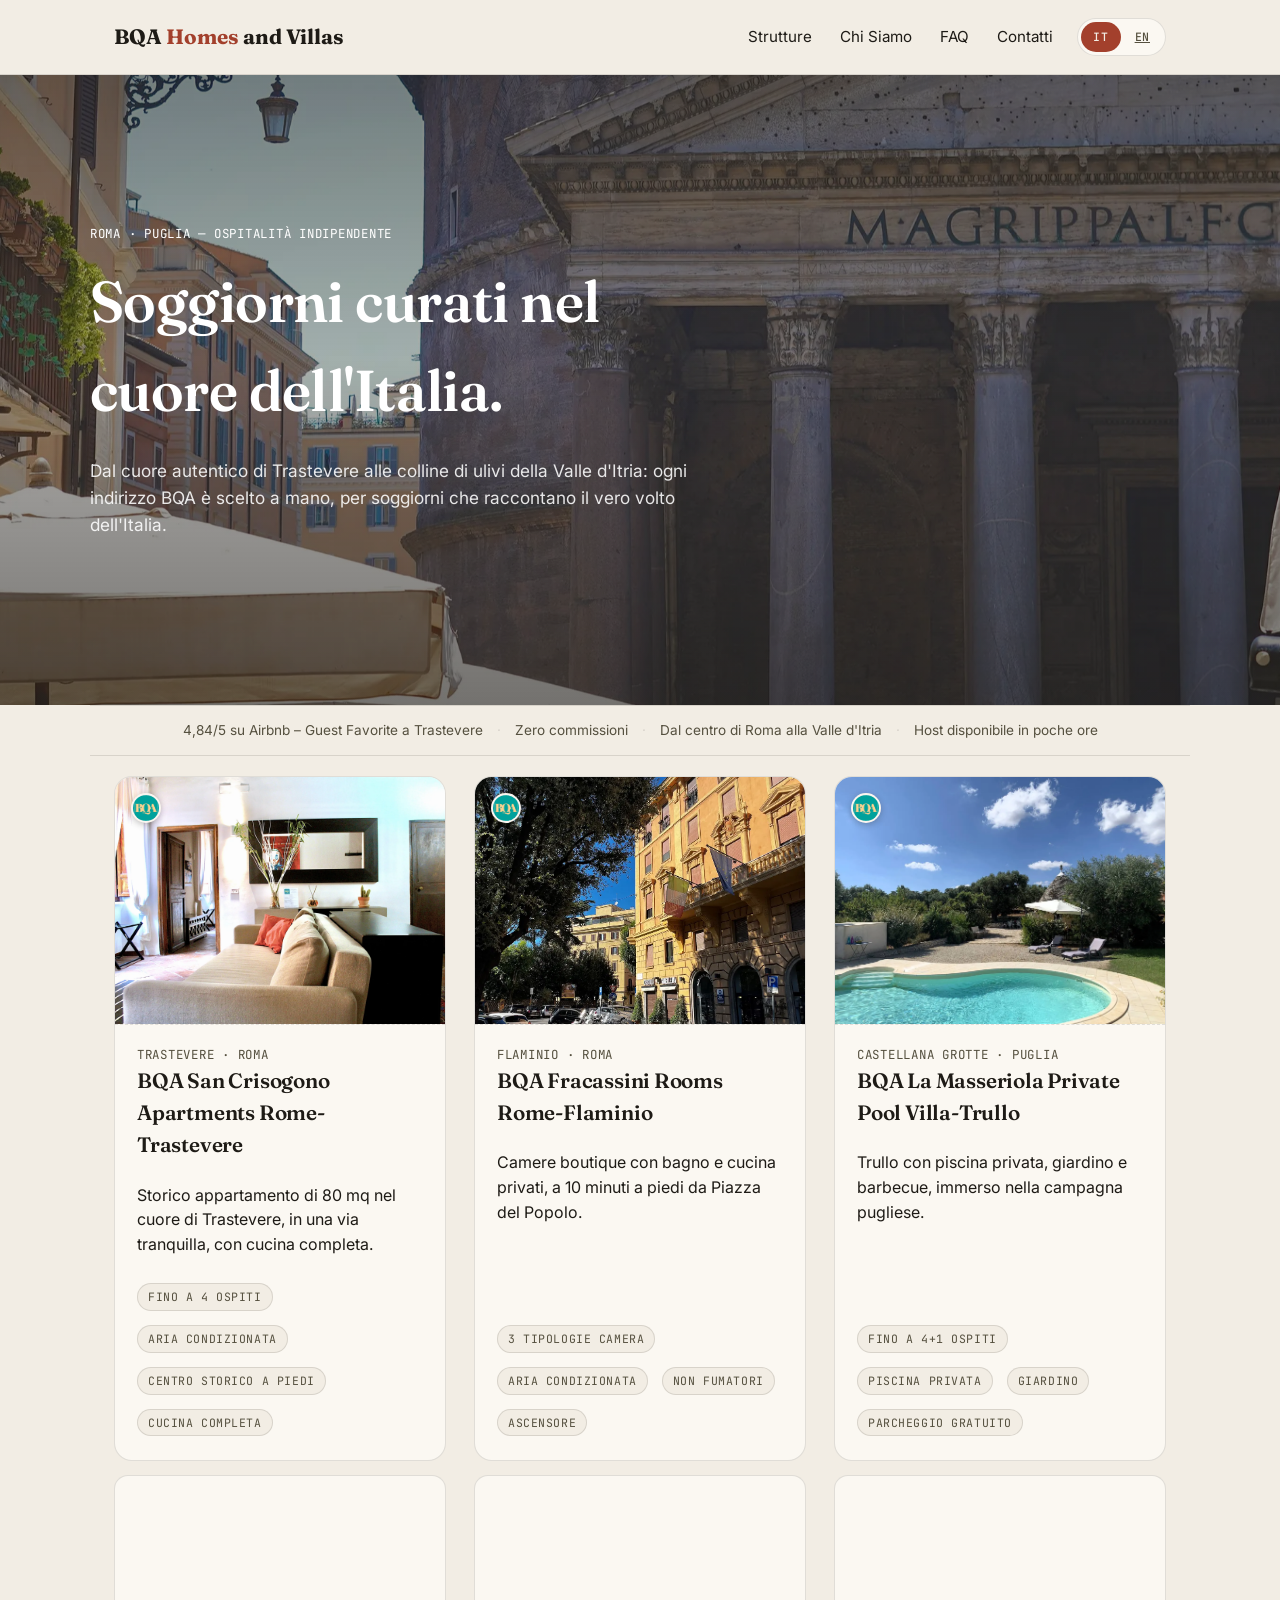
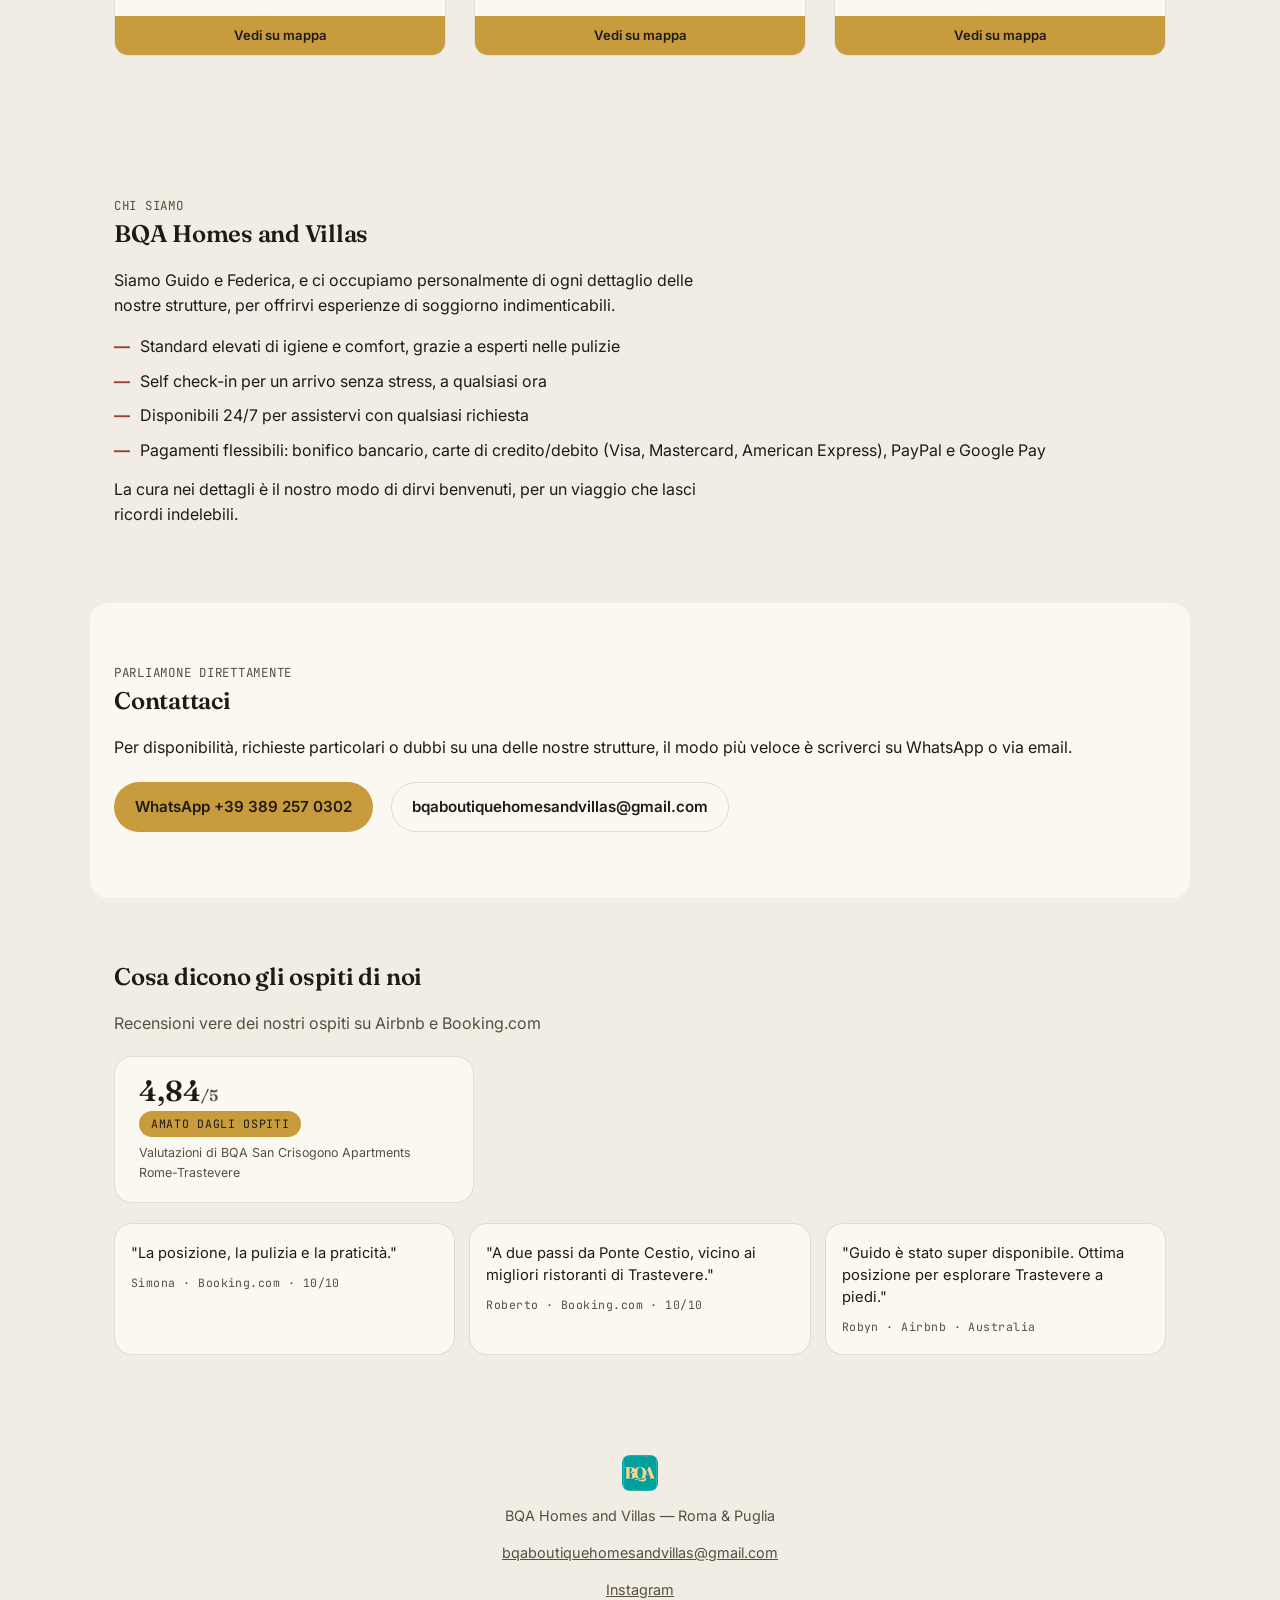
==== commit ad8c6428: "Allinea i fatti del sito con Airbnb e Booking (Fase 1 GEO) Trastevere e Flaminio: orari check-in/che" ====
--- a/index.html
+++ b/index.html
@@ -90,7 +90,7 @@
 <div class="trust-bar">
   <span>4,84/5 su Airbnb – Guest Favorite a Trastevere</span>
   <span class="trust-sep" aria-hidden="true">·</span>
-  <span>Zero commissioni OTA</span>
+  <span>Zero commissioni</span>
   <span class="trust-sep" aria-hidden="true">·</span>
   <span>Dal centro di Roma alla Valle d'Itria</span>
   <span class="trust-sep" aria-hidden="true">·</span>
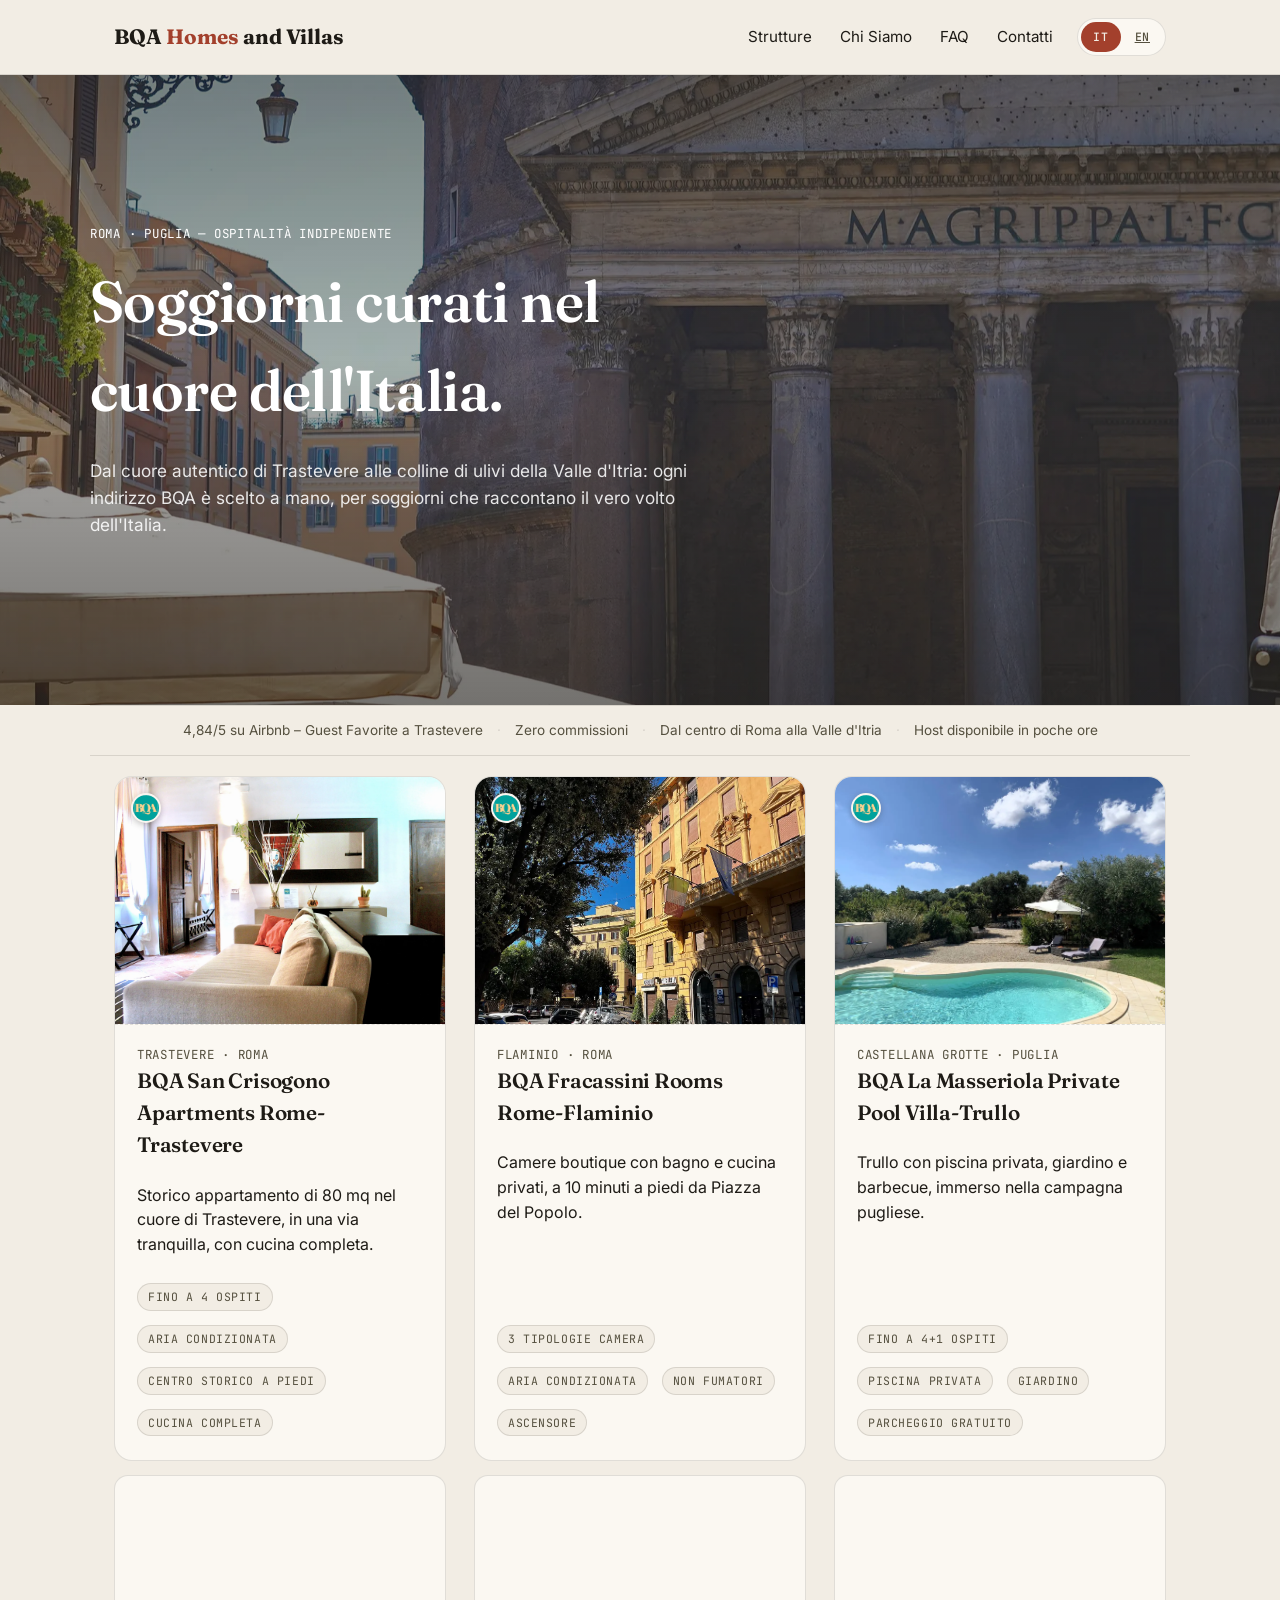
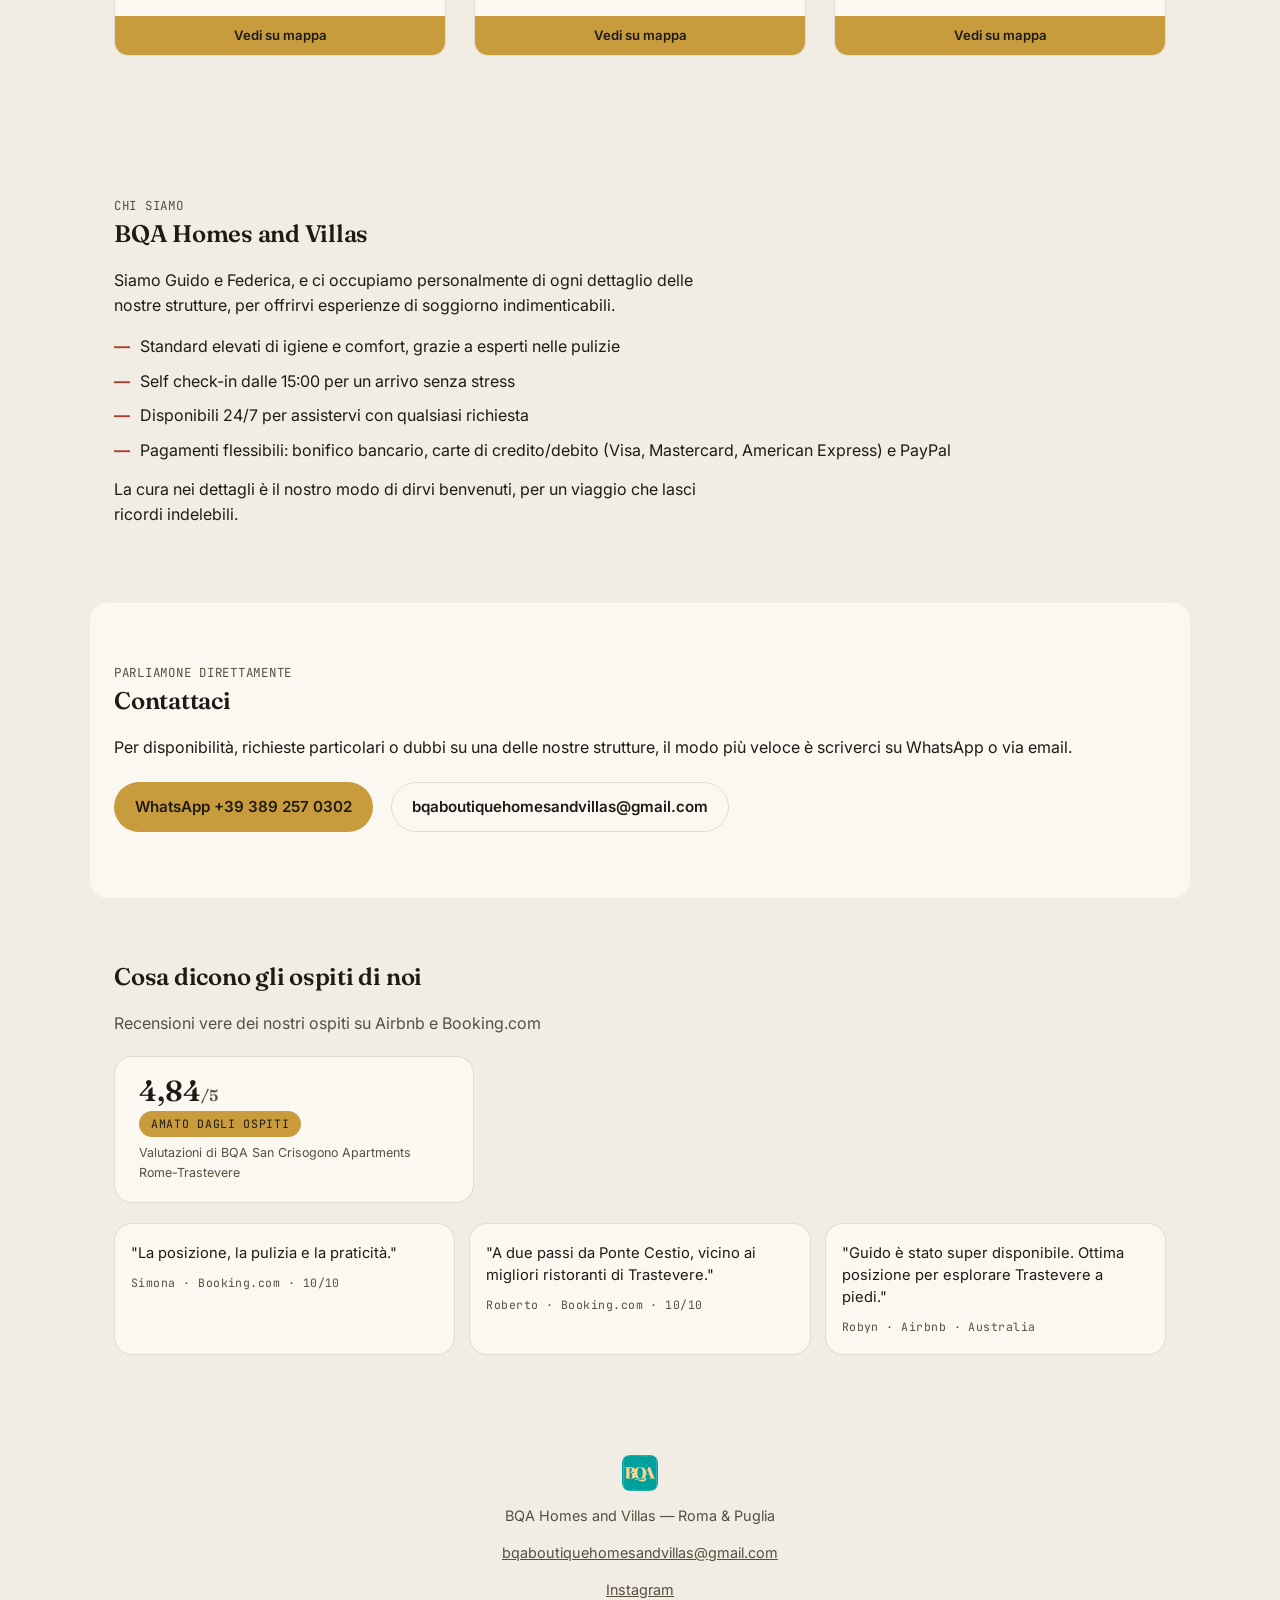
==== commit c1241111: "Allinea home e Masseriola: tolto Google Pay, orari e cancellazione - index.html, en/index.html: via " ====
--- a/index.html
+++ b/index.html
@@ -173,9 +173,9 @@
   <p class="lede" style="max-width:60ch;">Siamo Guido e Federica, e ci occupiamo personalmente di ogni dettaglio delle nostre strutture, per offrirvi esperienze di soggiorno indimenticabili.</p>
   <ul class="points">
     <li>Standard elevati di igiene e comfort, grazie a esperti nelle pulizie</li>
-    <li>Self check-in per un arrivo senza stress, a qualsiasi ora</li>
+    <li>Self check-in dalle 15:00 per un arrivo senza stress</li>
     <li>Disponibili 24/7 per assistervi con qualsiasi richiesta</li>
-    <li>Pagamenti flessibili: bonifico bancario, carte di credito/debito (Visa, Mastercard, American Express), PayPal e Google Pay</li>
+    <li>Pagamenti flessibili: bonifico bancario, carte di credito/debito (Visa, Mastercard, American Express) e PayPal</li>
   </ul>
   <p class="lede" style="max-width:60ch; margin-top:14px;">La cura nei dettagli è il nostro modo di dirvi benvenuti, per un viaggio che lasci ricordi indelebili.</p>
 </section>
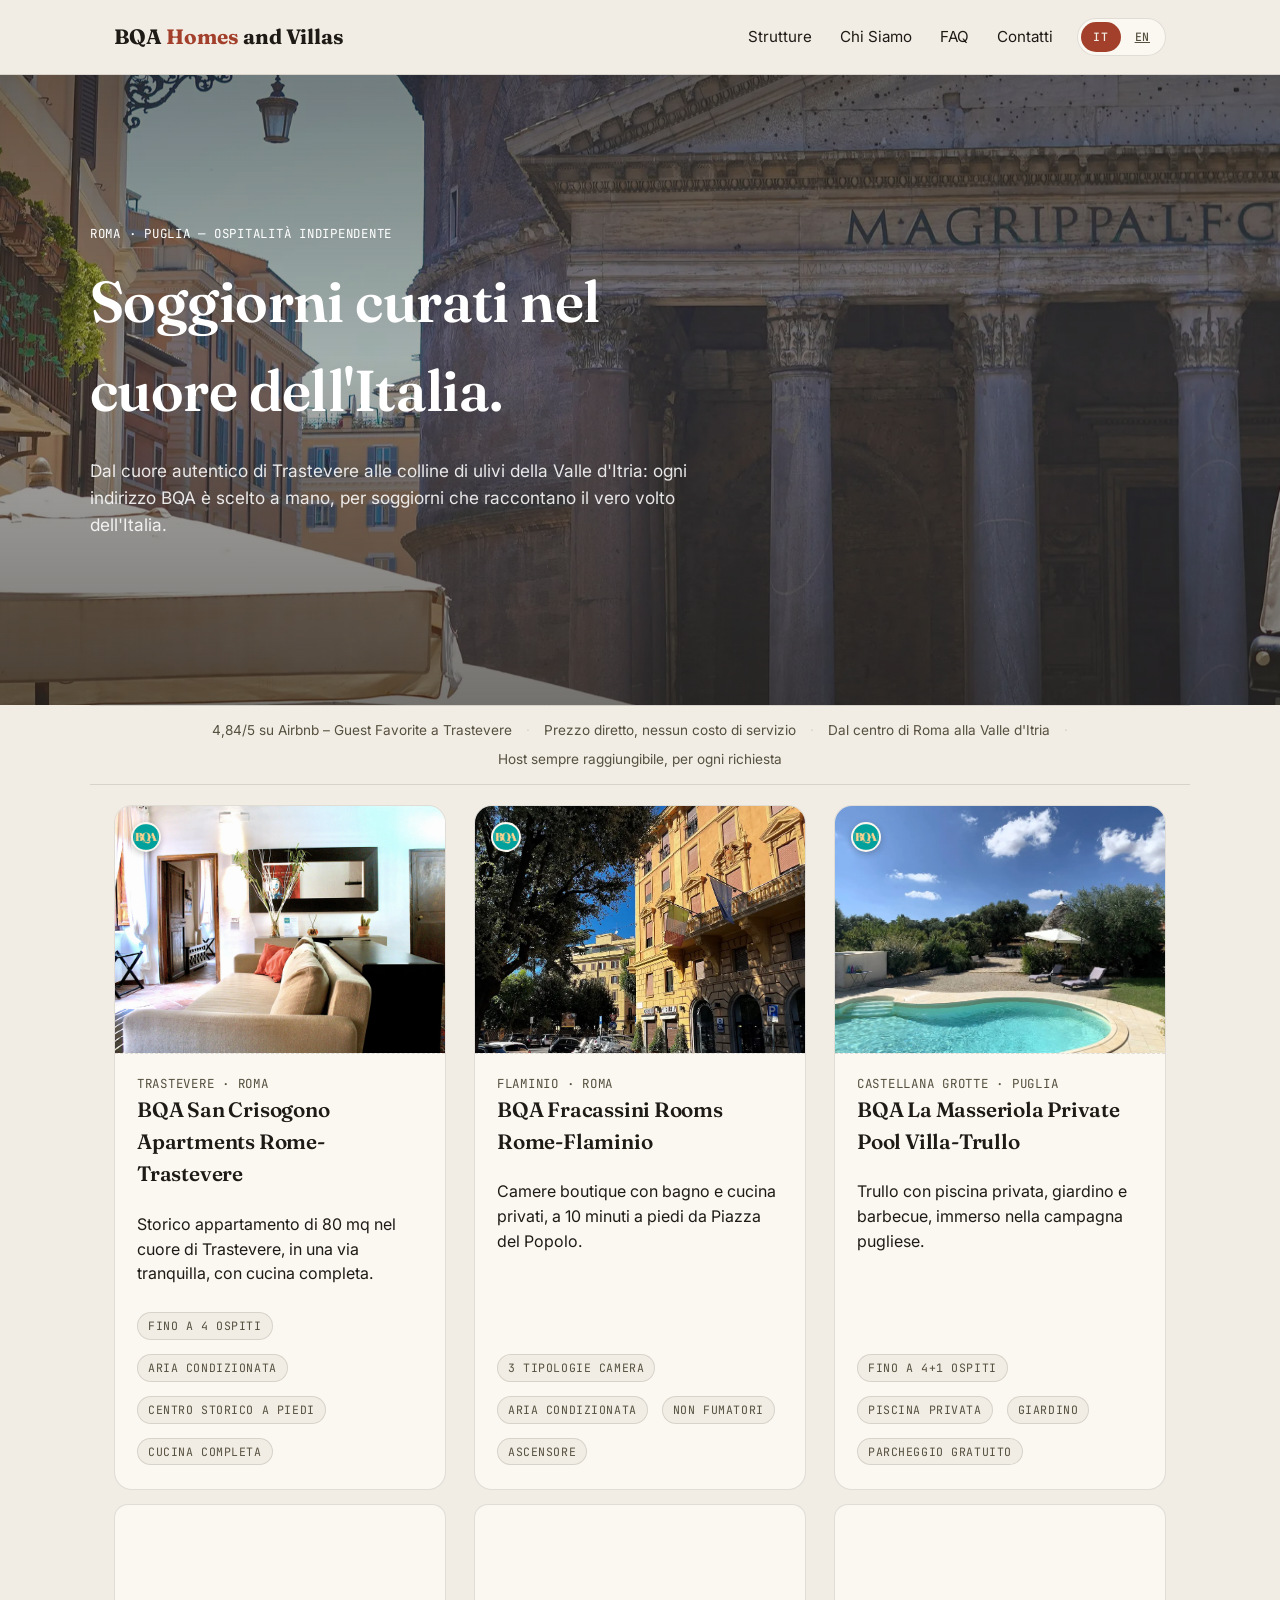
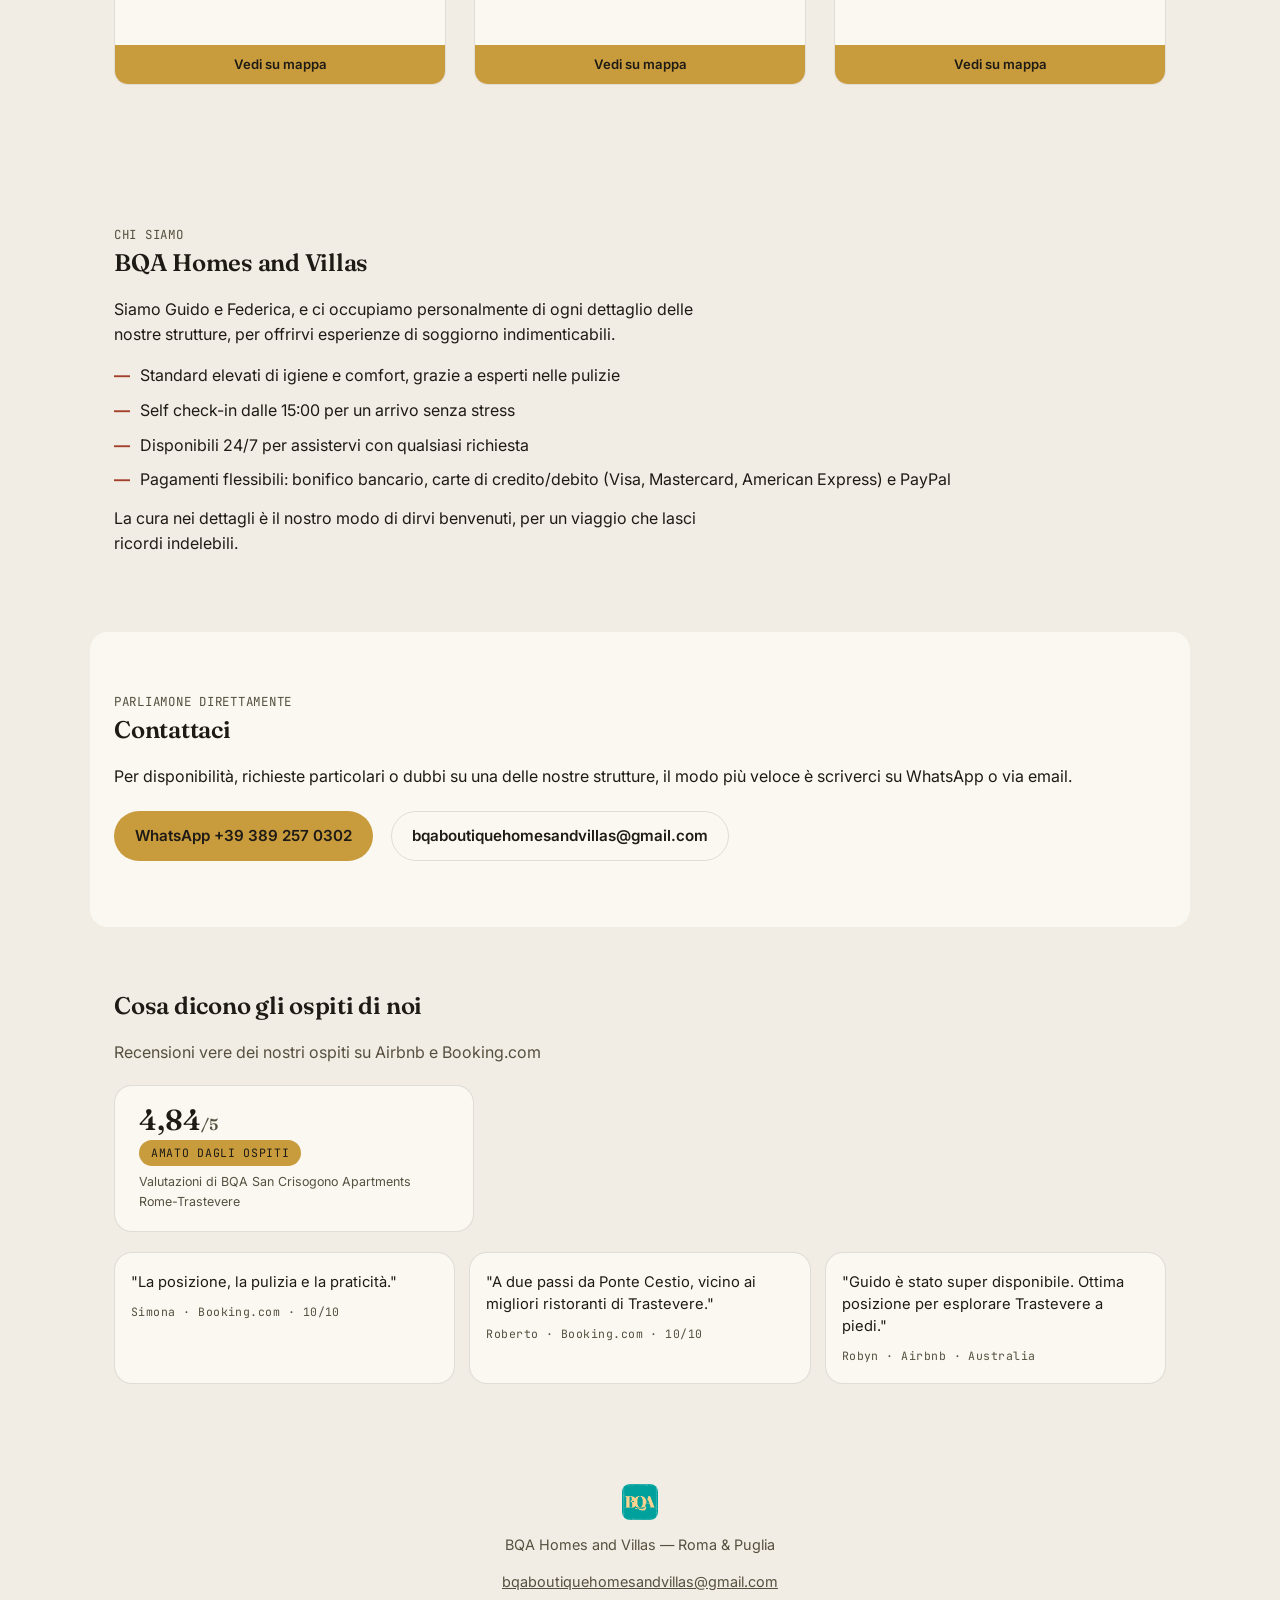
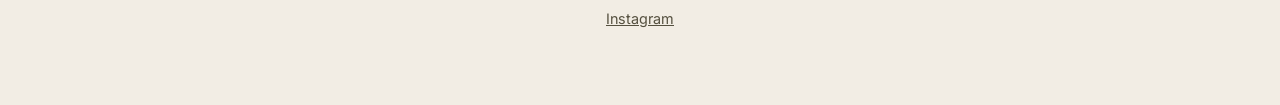
==== commit 8edd6fb6: "Home: trust bar più chiara (costi, disponibilità), titolo EN senza boutique; FAQ cancellazione più c" ====
--- a/index.html
+++ b/index.html
@@ -4,17 +4,17 @@
 <meta charset="UTF-8">
 <meta name="viewport" content="width=device-width, initial-scale=1.0">
 <title>BQA Homes and Villas — Appartamenti a Roma, Ville in Puglia</title>
-<meta name="description" id="meta-description" content="BQA Homes and Villas: soggiorni boutique nel cuore di Roma (Trastevere, Flaminio) e nella campagna pugliese di Castellana Grotte. Prenota direttamente con noi.">
+<meta name="description" id="meta-description" content="BQA Homes and Villas: appartamenti e camere a Roma (Trastevere, Flaminio) e villa con piscina privata in Puglia (Castellana Grotte). Prenota direttamente con noi.">
 <meta property="og:type" content="website">
 <meta property="og:title" content="BQA Homes and Villas — Appartamenti a Roma, Ville in Puglia">
-<meta property="og:description" content="BQA Homes and Villas: soggiorni boutique nel cuore di Roma (Trastevere, Flaminio) e nella campagna pugliese di Castellana Grotte. Prenota direttamente con noi.">
+<meta property="og:description" content="BQA Homes and Villas: appartamenti e camere a Roma (Trastevere, Flaminio) e villa con piscina privata in Puglia (Castellana Grotte). Prenota direttamente con noi.">
 <meta property="og:image" content="https://bqahomesandvillas.com/images/Trastevere/salone1.jpg">
 <meta property="og:url" content="https://bqahomesandvillas.com/">
 <link rel="canonical" href="https://bqahomesandvillas.com/">
 <meta property="og:locale" content="it_IT">
 <meta name="twitter:card" content="summary_large_image">
 <meta name="twitter:title" content="BQA Homes and Villas — Appartamenti a Roma, Ville in Puglia">
-<meta name="twitter:description" content="BQA Homes and Villas: soggiorni boutique nel cuore di Roma (Trastevere, Flaminio) e nella campagna pugliese di Castellana Grotte. Prenota direttamente con noi.">
+<meta name="twitter:description" content="BQA Homes and Villas: appartamenti e camere a Roma (Trastevere, Flaminio) e villa con piscina privata in Puglia (Castellana Grotte). Prenota direttamente con noi.">
 <meta name="twitter:image" content="https://bqahomesandvillas.com/images/Trastevere/salone1.jpg">
 <link rel="alternate" hreflang="it" href="https://bqahomesandvillas.com/">
 <link rel="alternate" hreflang="en" href="https://bqahomesandvillas.com/en/">
@@ -90,11 +90,11 @@
 <div class="trust-bar">
   <span>4,84/5 su Airbnb – Guest Favorite a Trastevere</span>
   <span class="trust-sep" aria-hidden="true">·</span>
-  <span>Zero commissioni</span>
+  <span>Prezzo diretto, nessun costo di servizio</span>
   <span class="trust-sep" aria-hidden="true">·</span>
   <span>Dal centro di Roma alla Valle d'Itria</span>
   <span class="trust-sep" aria-hidden="true">·</span>
-  <span>Host disponibile in poche ore</span>
+  <span>Host sempre raggiungibile, per ogni richiesta</span>
 </div>
 
 <section id="strutture" class="tags">
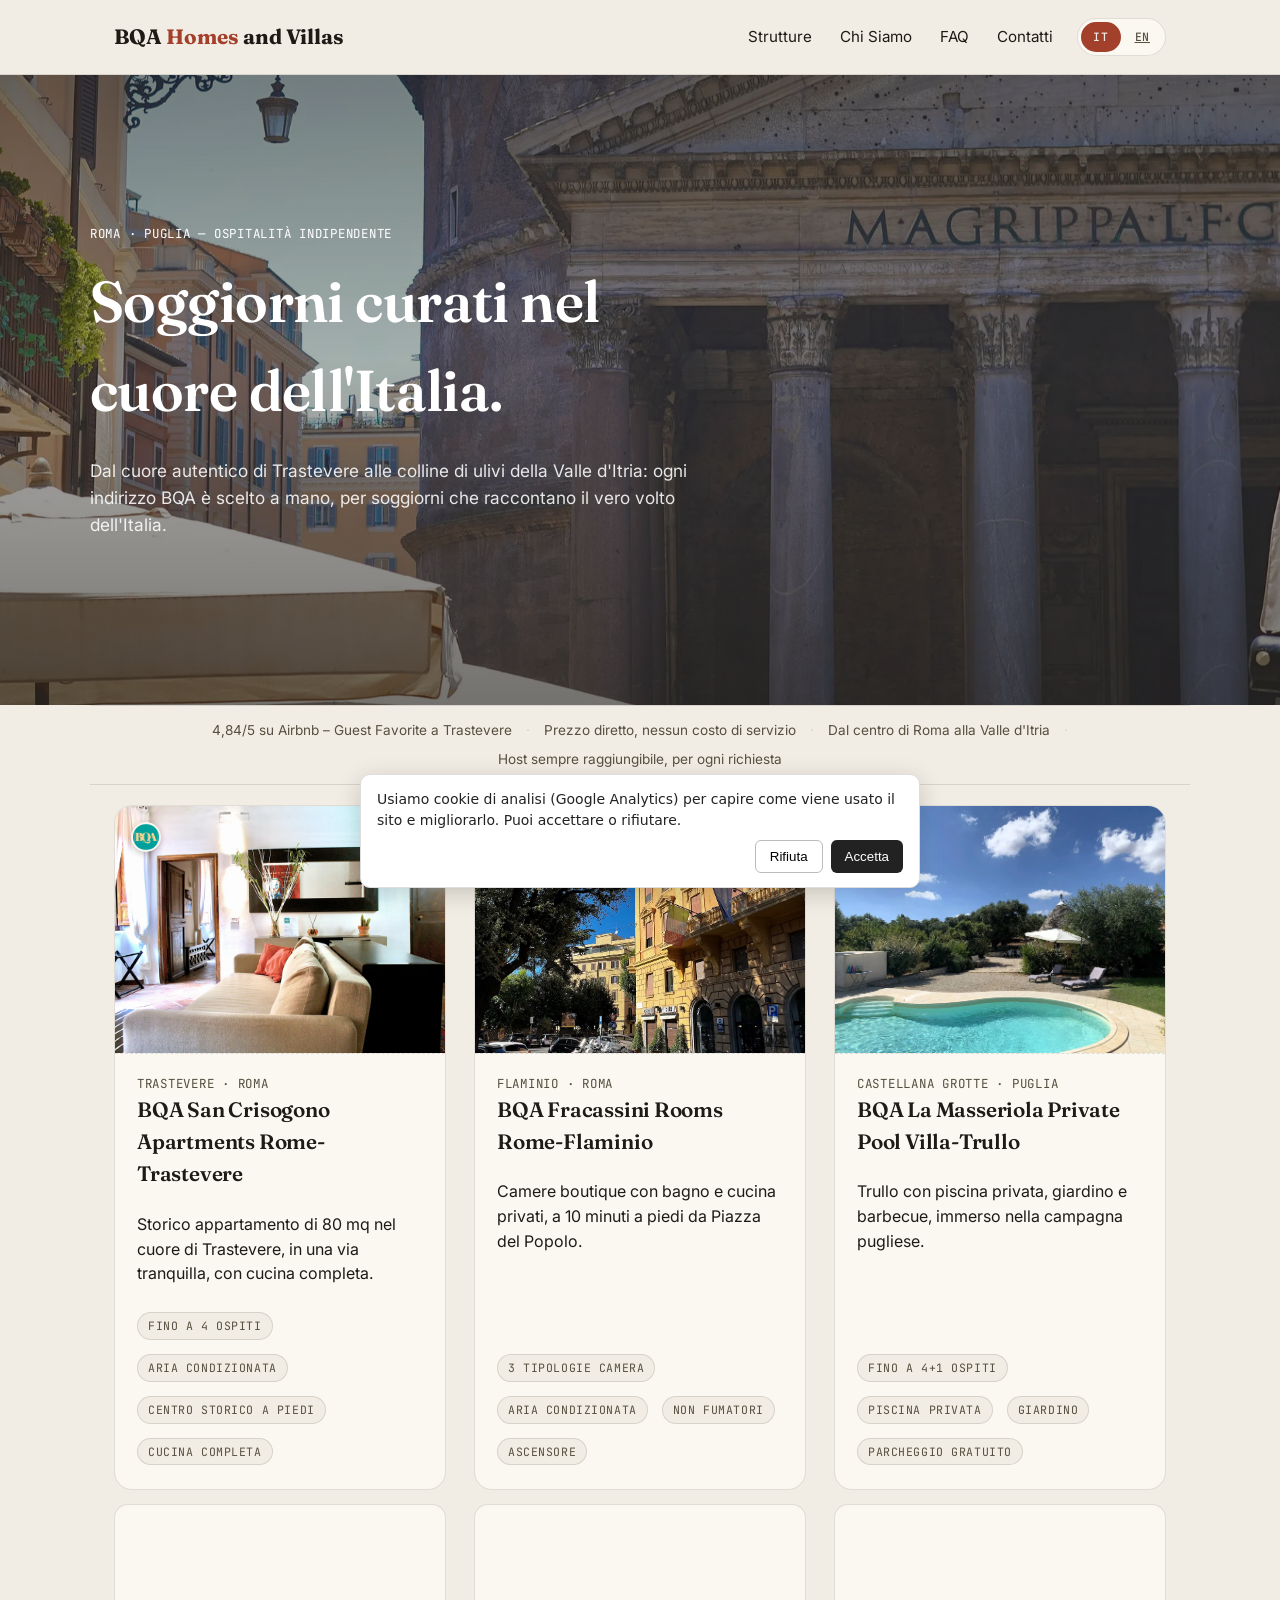
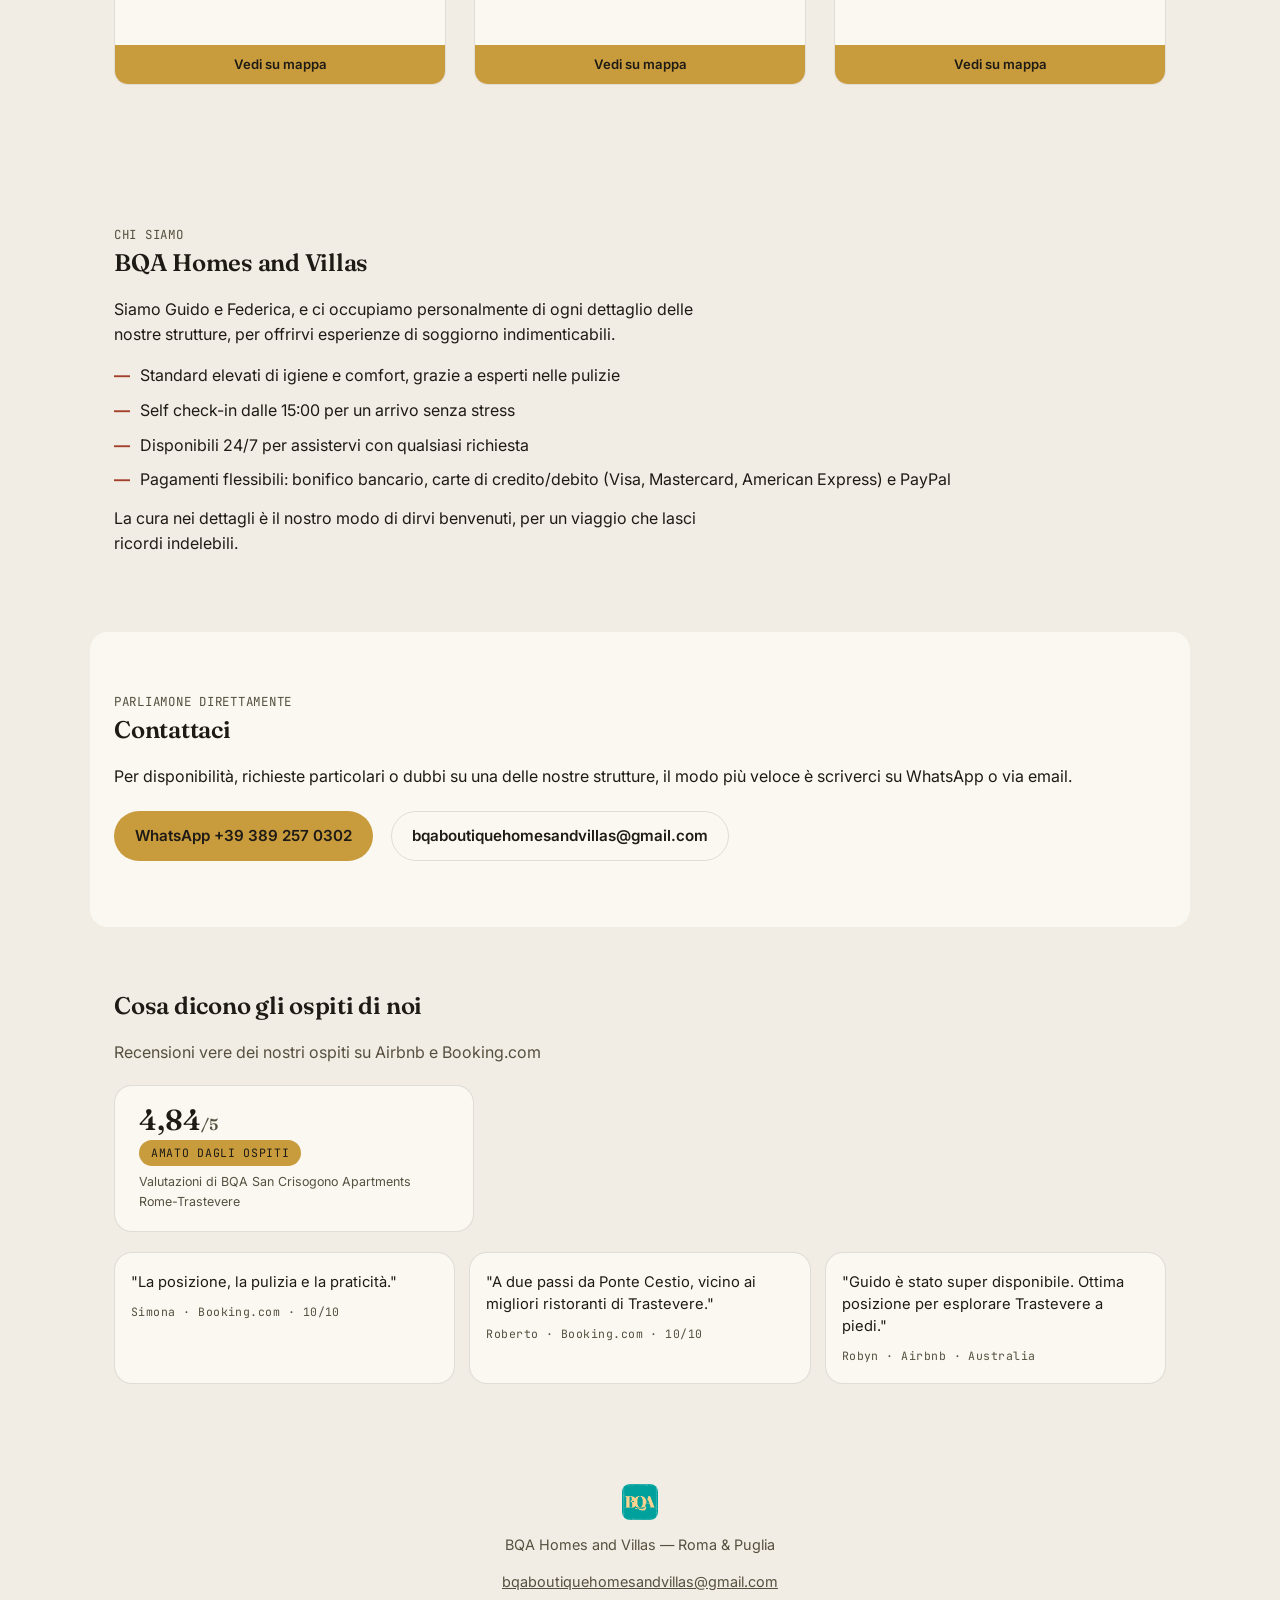
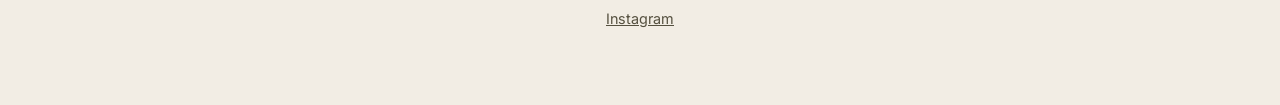
==== commit 74e9bfe5: "Analytics: GA4 con banner cookie (consenso) ed eventi WhatsApp, email, telefono, click verso Booking" ====
--- a/index.html
+++ b/index.html
@@ -227,5 +227,6 @@
 
 <script src="i18n.js"></script>
 
+<script src="/analytics.js" defer></script>
 </body>
 </html>
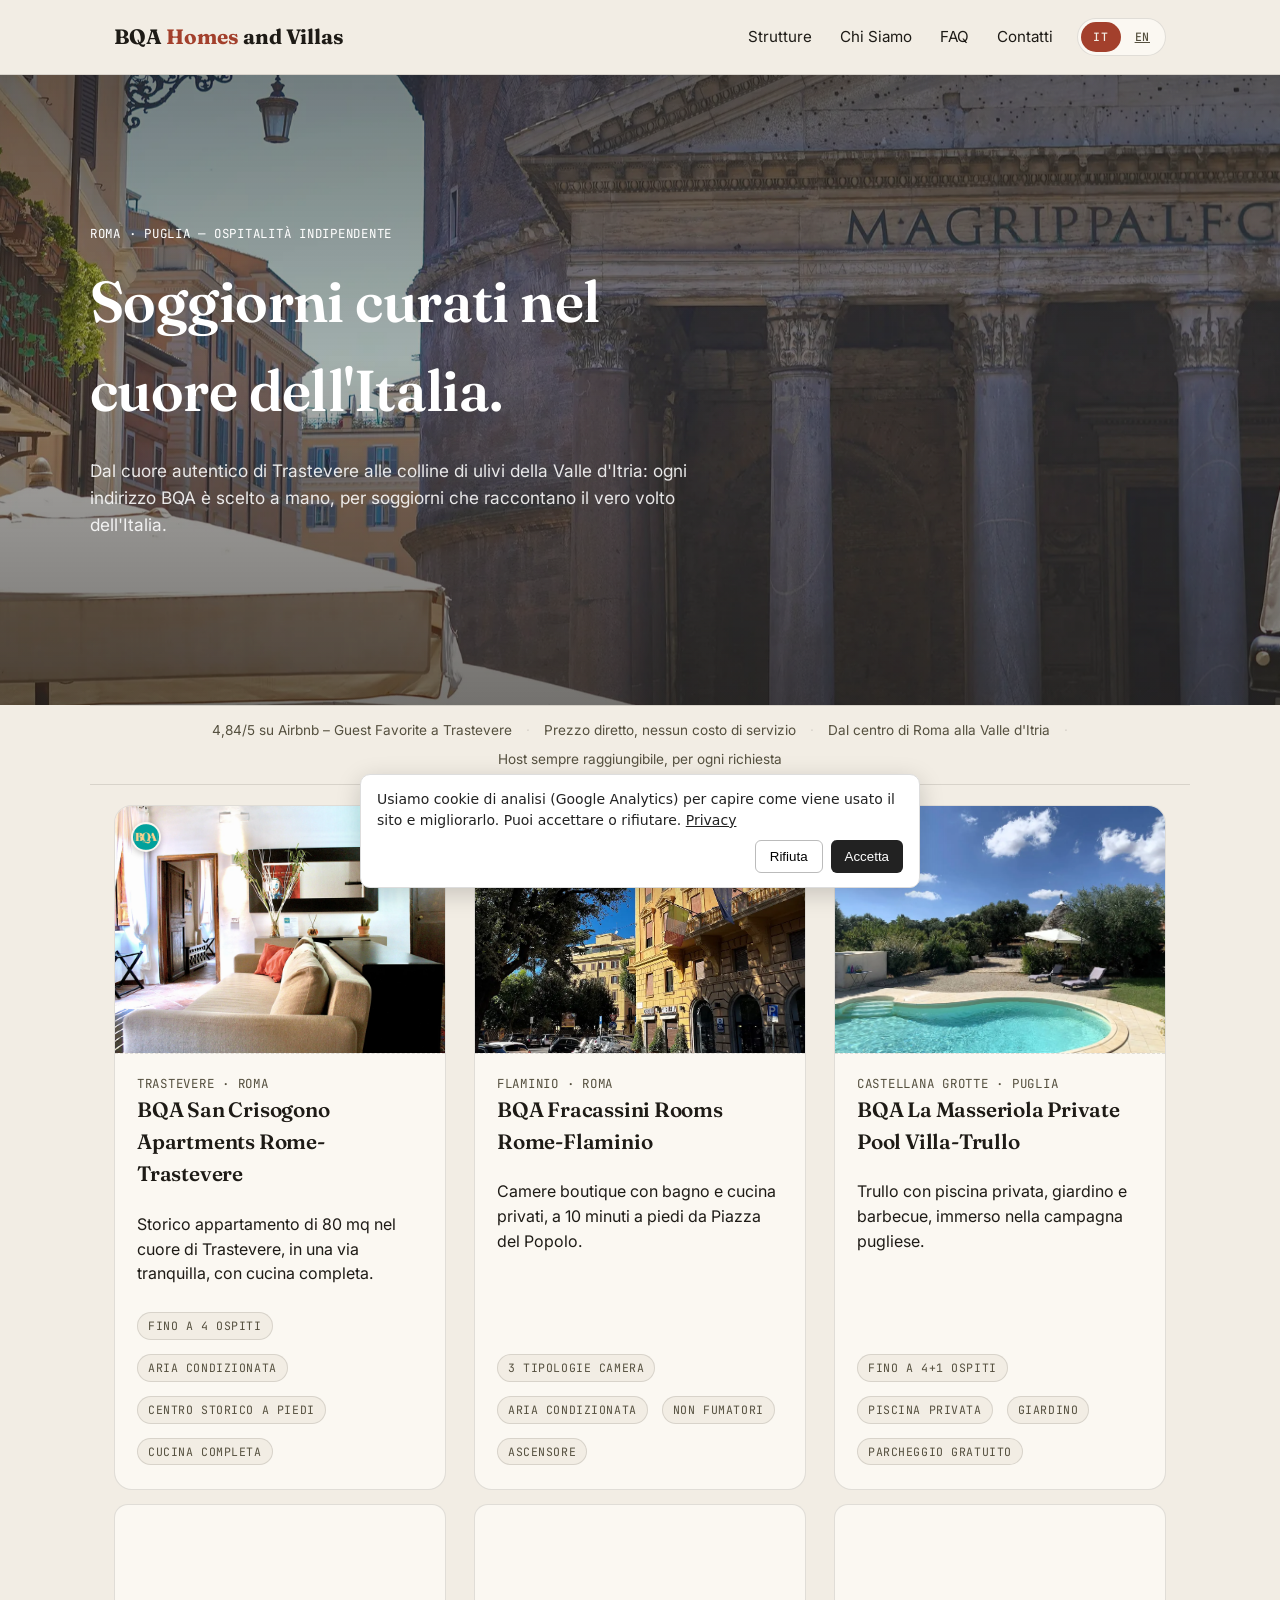
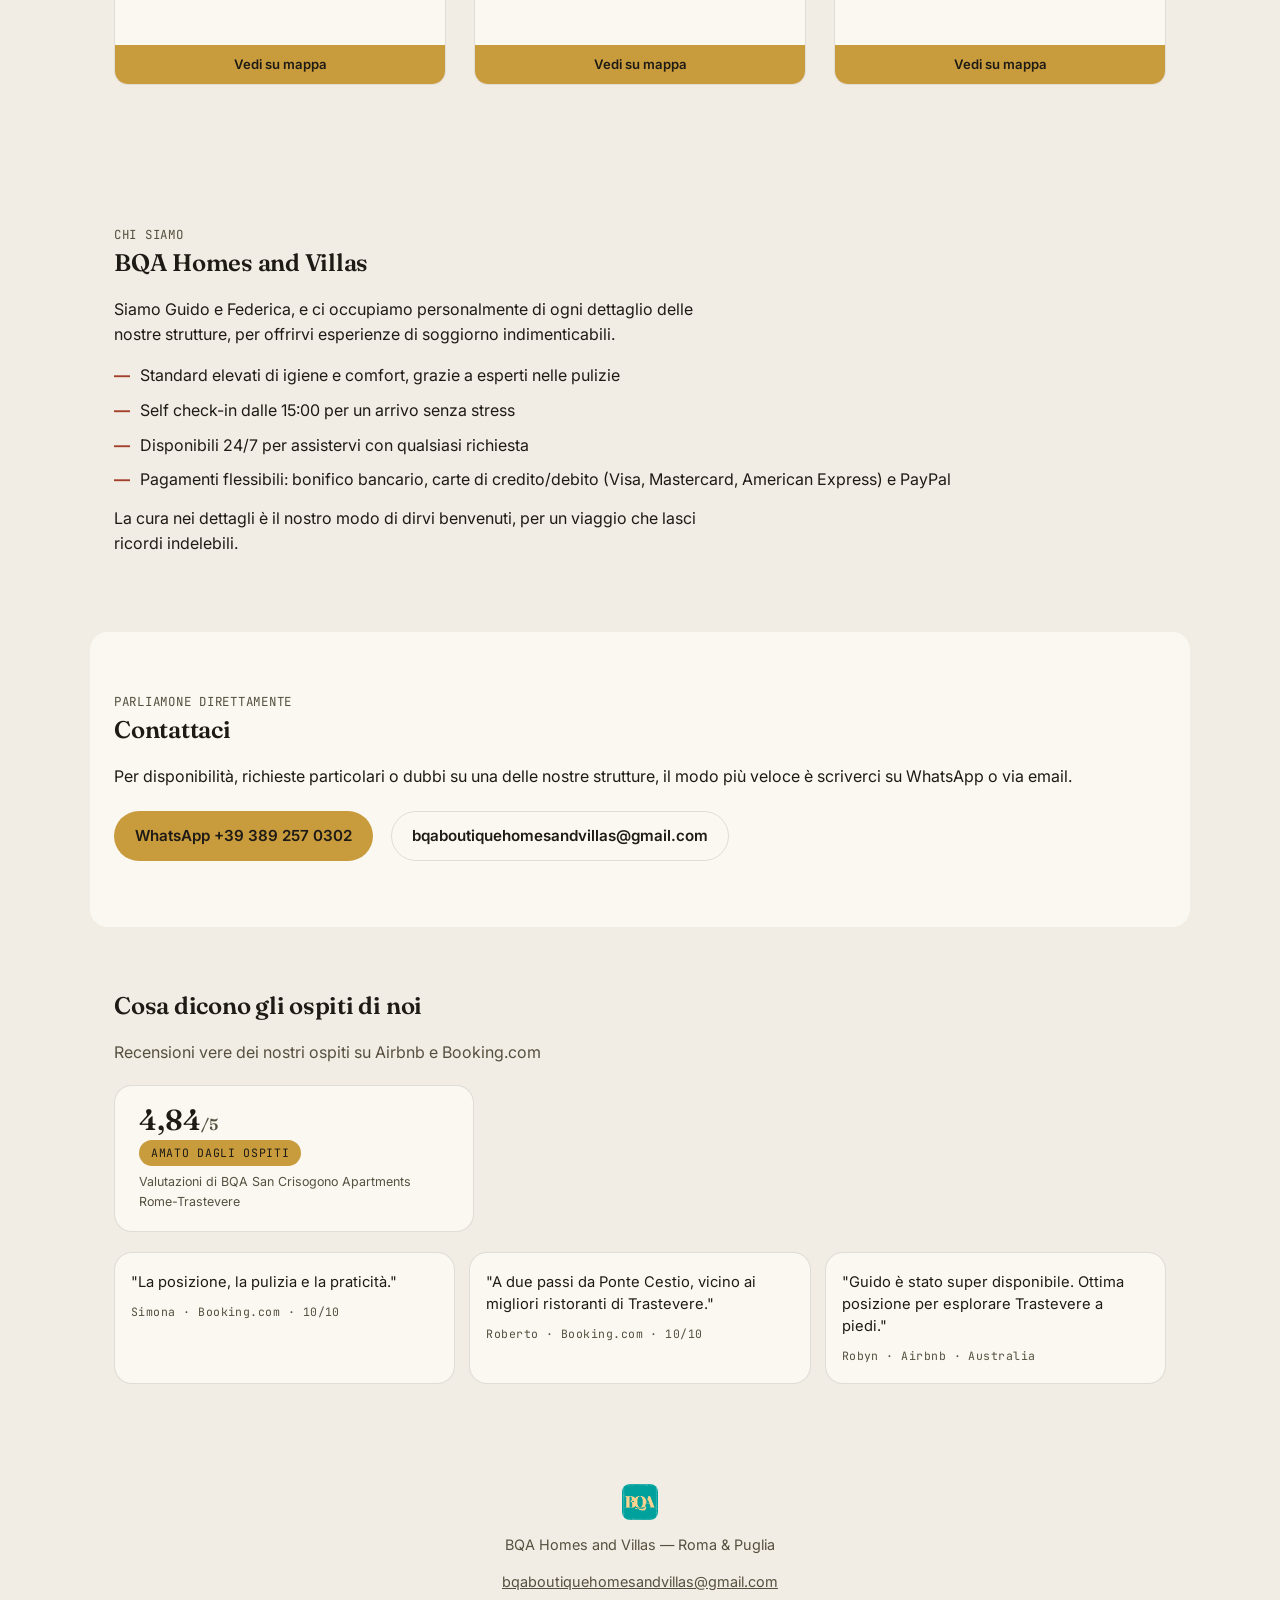
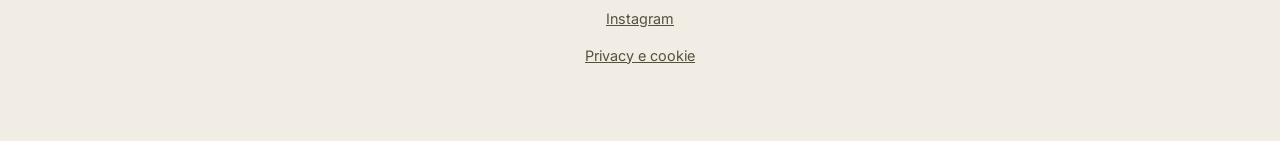
==== commit e910821f: "Privacy e cookie: pagine IT/EN, link nel footer e nel banner cookie" ====
--- a/index.html
+++ b/index.html
@@ -223,6 +223,7 @@
   <p>BQA Homes and Villas — Roma & Puglia</p>
   <p><a href="mailto:bqaboutiquehomesandvillas@gmail.com">bqaboutiquehomesandvillas@gmail.com</a></p>
   <p><a href="https://www.instagram.com/bqahomesandvillas/" target="_blank" rel="noopener noreferrer" aria-label="Instagram BQA Homes and Villas">Instagram</a></p>
+  <p><a href="/privacy.html">Privacy e cookie</a></p>
 </footer>
 
 <script src="i18n.js"></script>
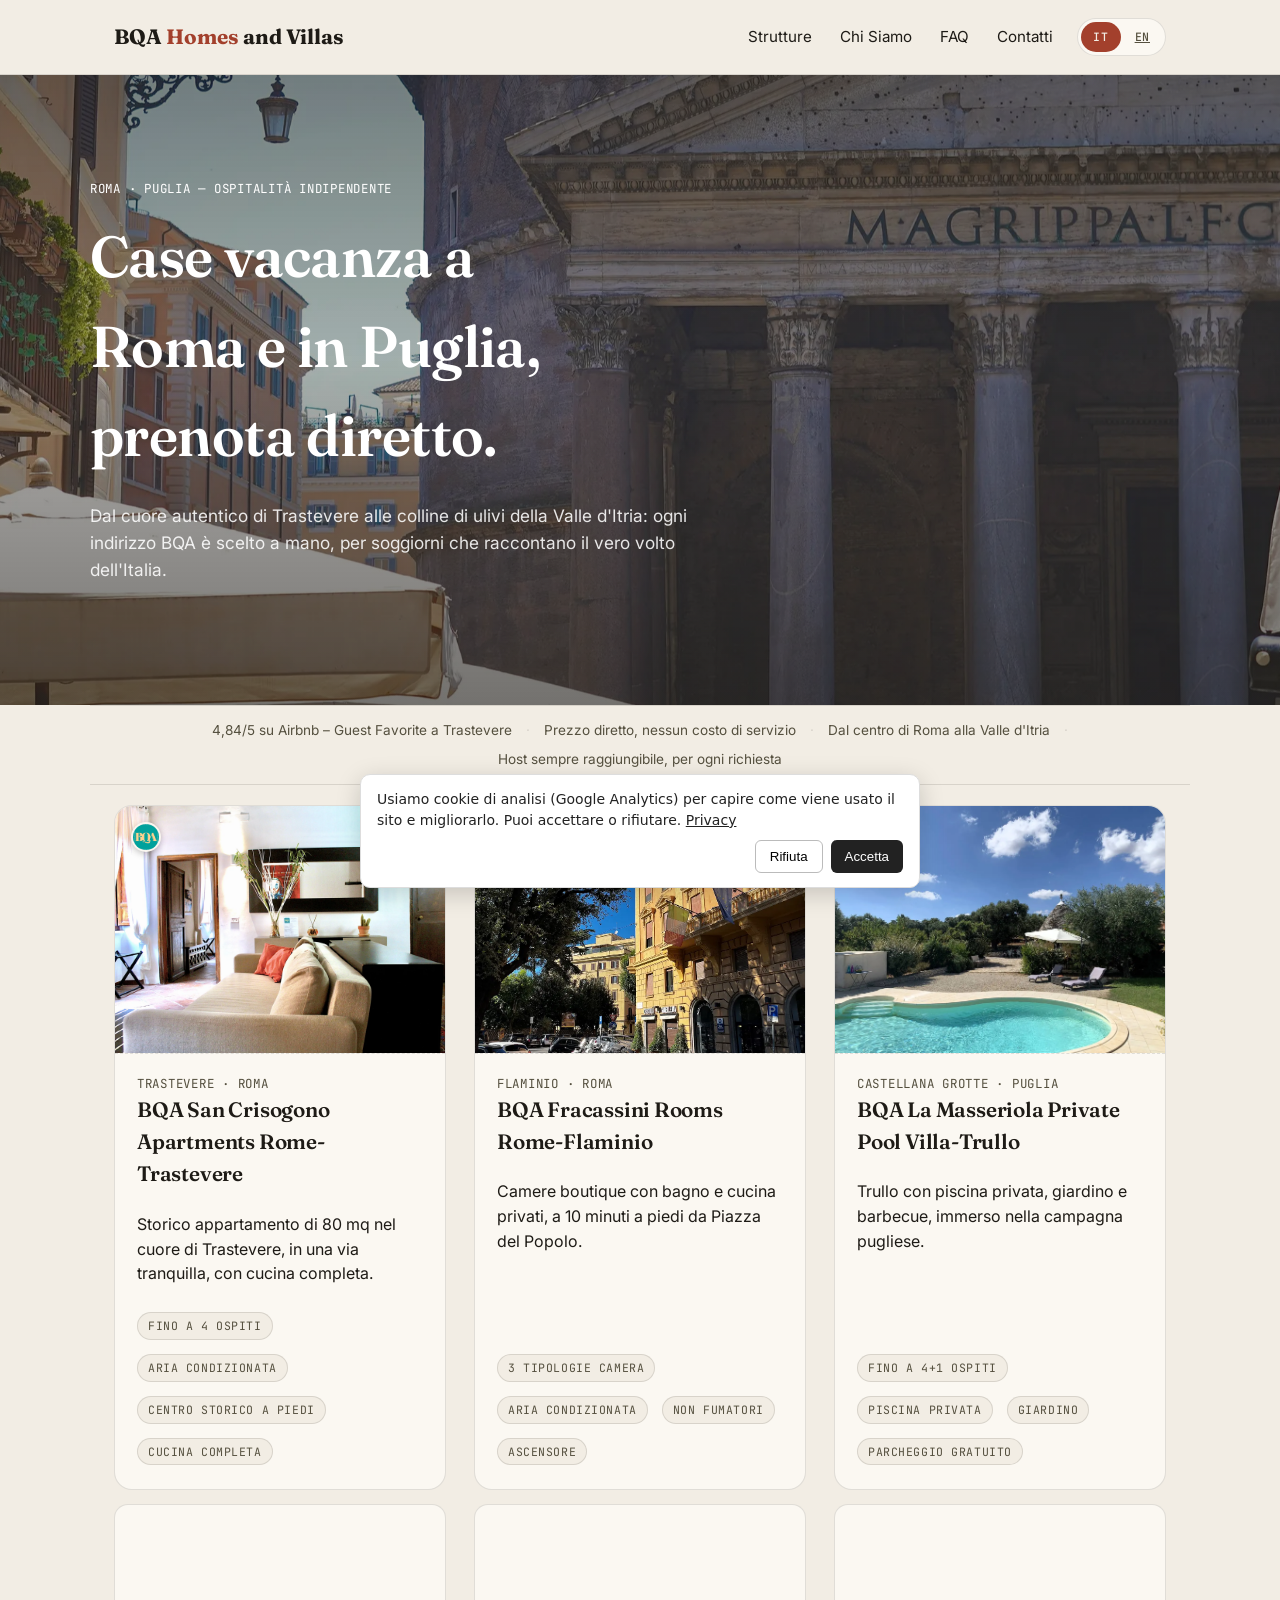
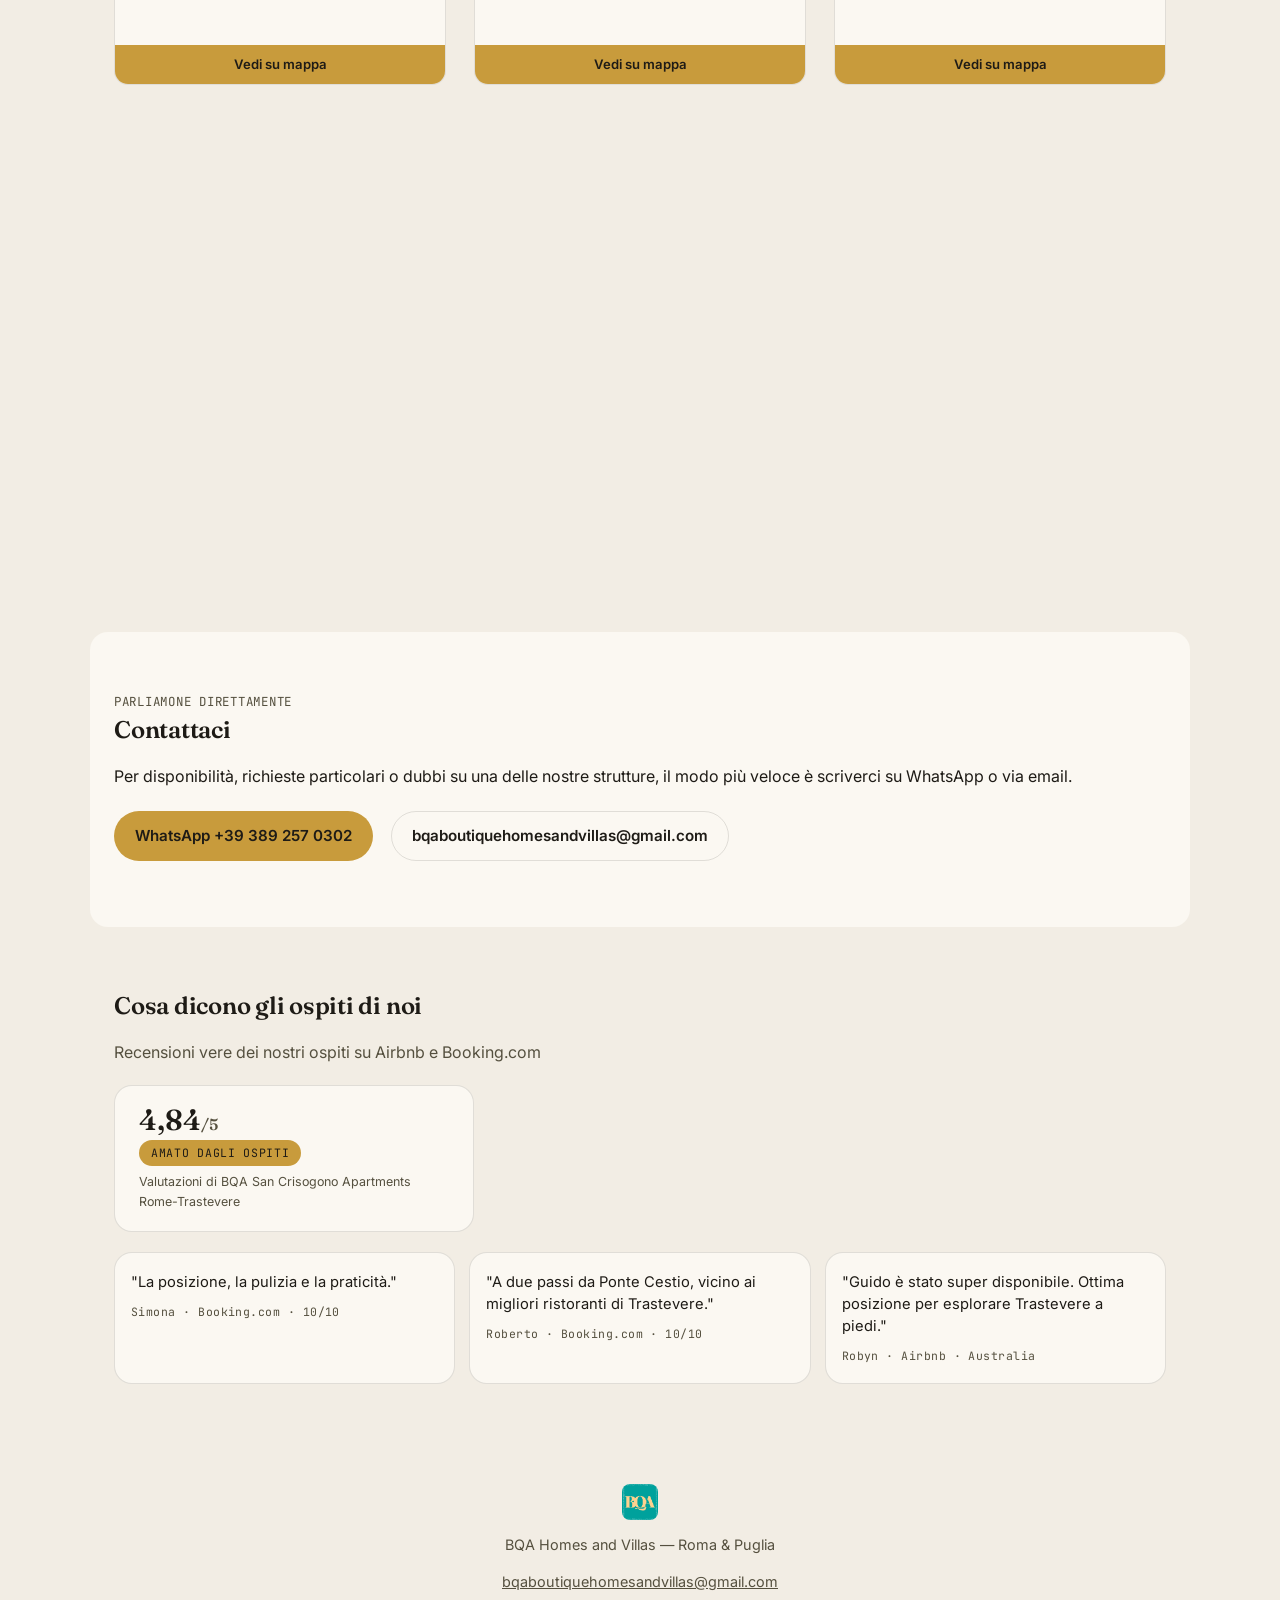
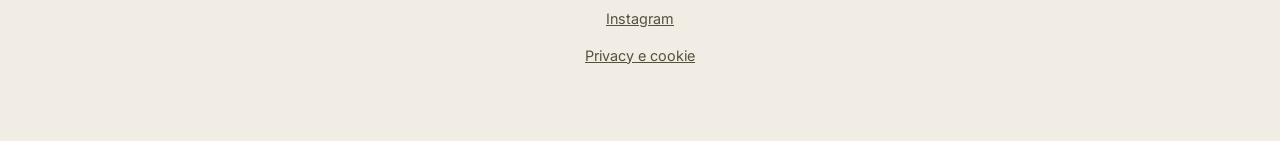
==== commit fbd8b47b: "Home H1 con parole chiave; WhatsApp in primo piano nelle card disponibilità; FAQ per struttura; JSON" ====
--- a/index.html
+++ b/index.html
@@ -82,7 +82,7 @@
   <div class="hero-overlay" aria-hidden="true"></div>
   <div class="hero-content">
     <div class="mono eyebrow">Roma · Puglia — Ospitalità indipendente</div>
-    <h1>Soggiorni curati nel cuore dell'Italia.</h1>
+    <h1>Case vacanza a Roma e in Puglia, prenota diretto.</h1>
     <p class="lede">Dal cuore autentico di Trastevere alle colline di ulivi della Valle d'Itria: ogni indirizzo BQA è scelto a mano, per soggiorni che raccontano il vero volto dell'Italia.</p>
   </div>
 </section>
